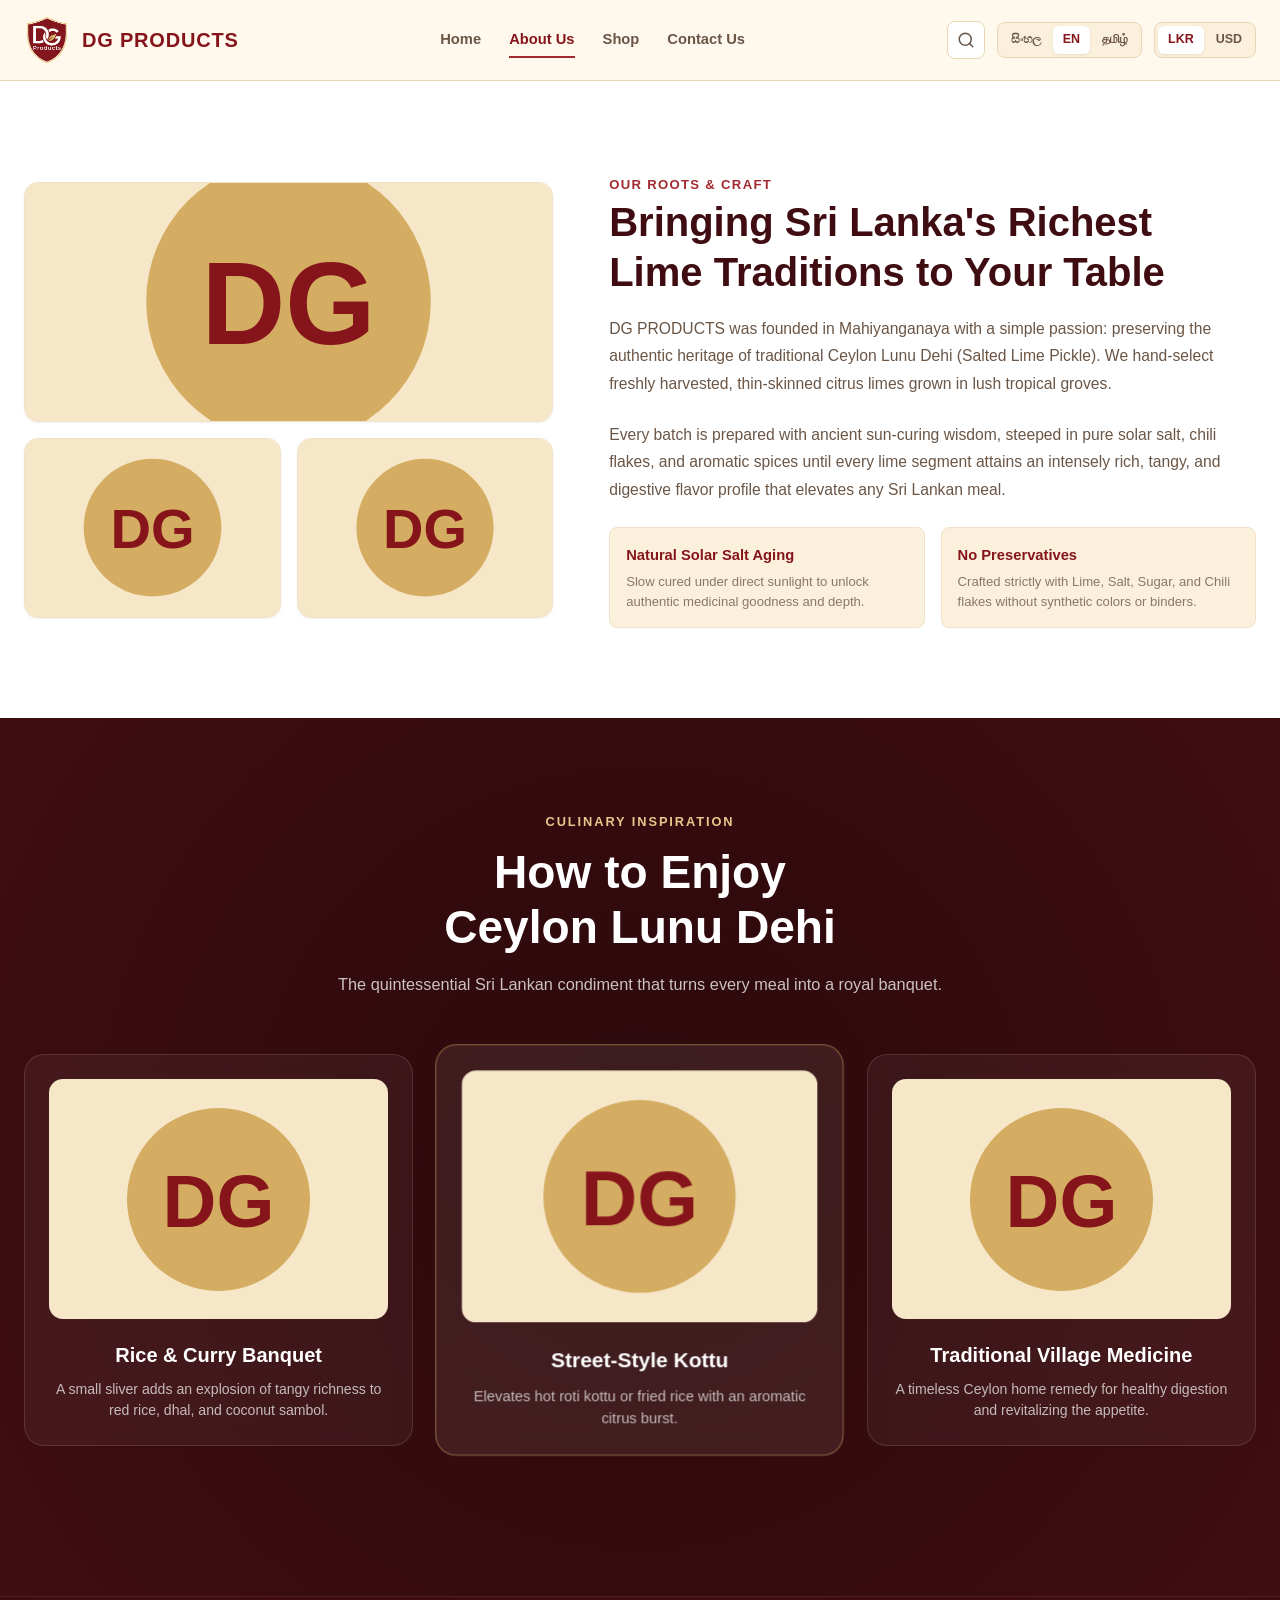
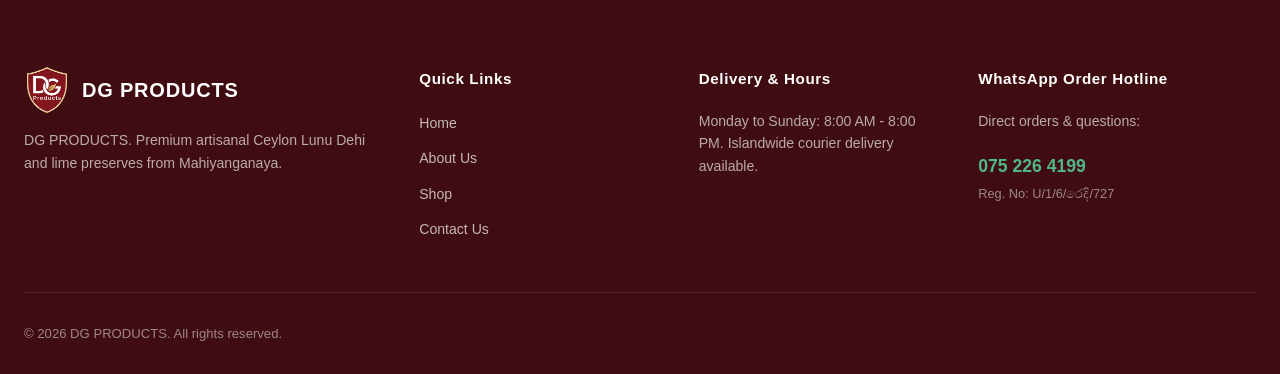
==== about.html @ 8ada3442 "expand DG PRODUCTS website with multi-product support and new pages" ====
<!doctype html>
<html lang="en">
  <head>
    <meta charset="UTF-8" />
    <meta name="viewport" content="width=device-width, initial-scale=1.0" />
    <title>About Us | DG PRODUCTS - Traditional Ceylon Lunu Dehi from Mahiyanganaya</title>
    <meta name="description" content="The story of DG PRODUCTS: sun-cured Ceylon Lunu Dehi, lime pickles and sambals made by hand in Mahiyanganaya, Sri Lanka." />
    <meta property="og:title" content="About Us | DG PRODUCTS - Traditional Ceylon Lunu Dehi from Mahiyanganaya" />
    <meta property="og:description" content="The story of DG PRODUCTS: sun-cured Ceylon Lunu Dehi, lime pickles and sambals made by hand in Mahiyanganaya, Sri Lanka." />
    <!-- og:image: paste your full Cloudinary logo URL here -->
    <meta property="og:type" content="website" />
    <meta name="twitter:card" content="summary_large_image" />
    <link rel="icon" type="image/png" href="data:," />
    <meta name="theme-color" content="#86151B" />
    <link rel="stylesheet" href="css/styles.css" />
    <noscript><style>#page-loader, #intro-splash { display: none !important; }</style></noscript>
    <script defer src="js/data.js"></script>
    <script defer src="js/common.js"></script>
  </head>
  <body data-page="about">
    <div id="page-loader" aria-hidden="true">
      <div class="pl-logo">
        <div class="pl-ring"></div>
        <img src="images/logo.png" alt="" onerror="this.style.display='none'" />
      </div>
      <div class="pl-bar"></div>
    </div>

    <div id="site-header"></div>

    <main>
<section id="about" class="about-section">
        <div class="container">
          <div class="about-grid">
            <div class="about-gallery">
              <div class="about-gallery-item">
                <img data-cld="heroLimes" data-w="900" alt="Rich Spiced Lime Pickle in Bowl" />
              </div>
              <div class="about-gallery-item">
                <img data-cld="product1" data-w="900" alt="DG Products jar held against greenery" />
              </div>
              <div class="about-gallery-item">
                <img data-cld="product2" data-w="900" alt="Traditional Lunudehi with fresh limes" />
              </div>
            </div>

            <div class="about-content">
              <span class="section-label" data-i18n="aboutKicker">Our Roots & Craft</span>
              <h1 class="section-heading" data-i18n="aboutTitle">
                Bringing Sri Lanka's Richest Lime Traditions to Your Table
              </h1>
              <p class="about-prose" data-i18n="aboutPara1">
                DG PRODUCTS was founded in Mahiyanganaya with a simple passion: preserving the authentic heritage of traditional Ceylon Lunu Dehi (Salted Lime Pickle). We hand-select freshly harvested, thin-skinned citrus limes grown in lush tropical groves.
              </p>
              <p class="about-prose" data-i18n="aboutPara2">
                Every batch is prepared with ancient sun-curing wisdom, steeped in pure solar salt, chili flakes, and aromatic spices until every lime segment attains an intensely rich, tangy, and digestive flavor profile that elevates any Sri Lankan meal.
              </p>

              <div class="about-feature-list">
                <div class="about-feature-box">
                  <h4 data-i18n="aboutFeat1Title">Natural Solar Salt Aging</h4>
                  <p data-i18n="aboutFeat1Desc">Slow cured under direct sunlight to unlock authentic medicinal goodness and depth.</p>
                </div>
                <div class="about-feature-box">
                  <h4 data-i18n="aboutFeat2Title">No Preservatives</h4>
                  <p data-i18n="aboutFeat2Desc">Crafted strictly with Lime, Salt, Sugar, and Chili flakes without synthetic colors or binders.</p>
                </div>
              </div>
            </div>
          </div>
        </div>
      </section>

<section class="bottom-showcase-section">
        <div class="container">
          <div class="showcase-header">
            <span class="showcase-badge" data-i18n="showcaseKicker">Culinary Inspiration</span>
            <h2 class="showcase-title" data-i18n="showcaseTitle">How to Enjoy Ceylon Lunu Dehi</h2>
            <p class="showcase-subtitle" data-i18n="showcaseSubtitle">
              The quintessential Sri Lankan condiment that turns every meal into a royal banquet.
            </p>
          </div>

          <div class="citrus-animation-stage">

            <div class="showcase-card">
              <div class="showcase-img-box">
                <img data-cld="product2" data-w="900" alt="Rice and Curry Meal Pairing" />
              </div>
              <h3 class="showcase-card-title" data-i18n="showcaseCard1Title">Rice & Curry Banquet</h3>
              <p class="showcase-card-desc" data-i18n="showcaseCard1Desc">
                A small sliver adds an explosion of tangy richness to red rice, dhal, and coconut sambol.
              </p>
            </div>

            <div class="showcase-card featured">
              <div class="showcase-img-box">
                <img data-cld="product3" data-w="900" alt="Rich Lunu Dehi Jar and bowl" />
              </div>
              <h3 class="showcase-card-title" data-i18n="showcaseCard2Title">Street-Style Kottu</h3>
              <p class="showcase-card-desc" data-i18n="showcaseCard2Desc">
                Elevates hot roti kottu or fried rice with an aromatic citrus burst.
              </p>
            </div>

            <div class="showcase-card">
              <div class="showcase-img-box">
                <img data-cld="product5" data-w="900" alt="Medicinal Ceylon Lime Cure" />
              </div>
              <h3 class="showcase-card-title" data-i18n="showcaseCard3Title">Traditional Village Medicine</h3>
              <p class="showcase-card-desc" data-i18n="showcaseCard3Desc">
                A timeless Ceylon home remedy for healthy digestion and revitalizing the appetite.
              </p>
            </div>

          </div>
        </div>
      </section>
    </main>

    <div id="site-footer"></div>

    <div id="app-toast-notification" class="app-toast"></div>
  </body>
</html>
---- css/styles.css ----
:root {

  --color-brand-primary: #86151B;
  --color-brand-deep: #3F0D11;
  --color-brand-mid: #6E1016;
  --color-brand-lime: #A32A31;
  --color-brand-accent: #D5AD62;
  --color-brand-light: #E6C98A;
  --color-brand-subtle: #F6E7C9;
  --color-brand-tint: #FFF3DD;

  --color-bg-body: #FFF8ED;
  --color-bg-surface: #FBF0DC;
  --color-bg-card: #FFFDF7;
  --color-border: #E8D5B5;
  --color-border-subtle: #F0E2C8;
  --color-text-main: #39291F;
  --color-text-muted: #6B5646;
  --color-text-light: #8C7766;

  --color-gold: #D5AD62;
  --color-gold-light: #fef3c7;
  --color-whatsapp: #86151B;
  --color-whatsapp-dark: #6E1016;
  --color-danger: #dc2626;

  --font-display: 'Outfit', -apple-system, BlinkMacSystemFont, 'Segoe UI', Roboto, sans-serif;
  --font-body: 'Plus Jakarta Sans', -apple-system, BlinkMacSystemFont, 'Segoe UI', Roboto, sans-serif;

  --container-max: 1280px;
  --header-height: 80px;
  --radius-sm: 8px;
  --radius-md: 14px;
  --radius-lg: 20px;
  --radius-full: 9999px;

  --shadow-sm: 0 1px 3px rgba(0, 0, 0, 0.05);
  --shadow-md: 0 4px 14px rgba(0, 0, 0, 0.06);
  --shadow-lg: 0 12px 28px rgba(134, 21, 27, 0.08);
  --shadow-hover: 0 16px 36px rgba(134, 21, 27, 0.14);
}

*, *::before, *::after {
  box-sizing: border-box;
  margin: 0;
  padding: 0;
}

html {
  scroll-behavior: smooth;
  font-size: 16px;
  -webkit-text-size-adjust: 100%;
}

body {
  font-family: var(--font-body);
  background-color: var(--color-bg-body);
  color: var(--color-text-main);
  line-height: 1.6;
  overflow-x: hidden;
  -webkit-font-smoothing: antialiased;
}

img {
  max-width: 100%;
  height: auto;
  display: block;
}

button, input, select, textarea {
  font: inherit;
}

button {
  cursor: pointer;
  border: none;
  background: none;
}

a {
  color: inherit;
  text-decoration: none;
}

.tabular {
  font-variant-numeric: tabular-nums;
}

.container {
  width: 100%;
  max-width: var(--container-max);
  margin-left: auto;
  margin-right: auto;
  padding-left: 24px;
  padding-right: 24px;
}

#intro-splash {
  position: fixed;
  inset: 0;
  z-index: 9999;
  background: radial-gradient(circle at center, #86151B 0%, #3F0D11 100%);
  display: flex;
  align-items: center;
  justify-content: center;
  flex-direction: column;
  transition: opacity 0.8s cubic-bezier(0.16, 1, 0.3, 1), visibility 0.8s ease;
}

#intro-splash.fade-out {
  opacity: 0;
  visibility: hidden;
  pointer-events: none;
}

.splash-content {
  text-align: center;
  color: #ffffff;
  padding: 30px;
  display: flex;
  flex-direction: column;
  align-items: center;
  max-width: 480px;
}

.splash-logo-container {
  position: relative;
  width: 160px;
  height: 160px;
  margin-bottom: 24px;
  display: flex;
  align-items: center;
  justify-content: center;
  animation: splashPop 1.2s cubic-bezier(0.16, 1, 0.3, 1) forwards;
}

.splash-logo-ring {
  position: absolute;
  inset: -12px;
  border-radius: 50%;
  border: 2px dashed rgba(213, 173, 98, 0.4);
  animation: splashSpin 14s linear infinite;
}

.splash-logo-glow {
  position: absolute;
  inset: -4px;
  background: radial-gradient(circle, rgba(230, 201, 138, 0.35) 0%, transparent 70%);
  border-radius: 50%;
  filter: blur(8px);
}

.splash-logo-img {
  width: 100%;
  height: 100%;
  object-fit: contain;
  position: relative;
  z-index: 2;
  filter: drop-shadow(0 10px 24px rgba(0, 0, 0, 0.35));
}

.splash-brand-title {
  font-family: var(--font-display);
  font-size: 2.2rem;
  font-weight: 800;
  letter-spacing: 0.08em;
  text-transform: uppercase;
  margin-bottom: 6px;
  color: #ffffff;
  animation: splashFadeUp 1s ease 0.3s forwards;
  opacity: 0;
}

.splash-tagline {
  font-size: 1.15rem;
  font-weight: 500;
  color: var(--color-brand-light);
  letter-spacing: 0.04em;
  margin-bottom: 8px;
  animation: splashFadeUp 1s ease 0.5s forwards;
  opacity: 0;
}

.splash-domain {
  font-size: 0.9rem;
  letter-spacing: 0.15em;
  text-transform: uppercase;
  color: rgba(255, 255, 255, 0.7);
  animation: splashFadeUp 1s ease 0.7s forwards;
  opacity: 0;
  padding: 4px 14px;
  border-radius: var(--radius-full);
  background: rgba(255, 255, 255, 0.08);
  border: 1px solid rgba(255, 255, 255, 0.12);
}

.splash-loader-bar {
  width: 140px;
  height: 3px;
  background: rgba(255, 255, 255, 0.15);
  border-radius: 3px;
  margin-top: 28px;
  overflow: hidden;
  position: relative;
}

.splash-loader-progress {
  width: 100%;
  height: 100%;
  background: linear-gradient(90deg, var(--color-brand-accent), #EBD3A0);
  transform-origin: left;
  animation: splashProgress 2.2s cubic-bezier(0.65, 0, 0.35, 1) forwards;
}

.splash-skip-btn {
  margin-top: 20px;
  color: rgba(255, 255, 255, 0.5);
  font-size: 0.8rem;
  letter-spacing: 0.05em;
  transition: color 0.2s ease;
}

.splash-skip-btn:hover {
  color: #ffffff;
}

@keyframes splashPop {
  0% { transform: scale(0.6); opacity: 0; }
  100% { transform: scale(1); opacity: 1; }
}

@keyframes splashFadeUp {
  0% { transform: translateY(12px); opacity: 0; }
  100% { transform: translateY(0); opacity: 1; }
}

@keyframes splashSpin {
  100% { transform: rotate(360deg); }
}

@keyframes splashProgress {
  0% { transform: scaleX(0); }
  100% { transform: scaleX(1); }
}

.site-header {
  position: sticky;
  top: 0;
  z-index: 1000;
  background: rgba(255, 255, 255, 0.96);
  backdrop-filter: blur(12px);
  border-bottom: 1px solid var(--color-border-subtle);
  transition: all 0.3s ease;
}

.site-header.scrolled {
  box-shadow: 0 4px 20px rgba(0, 0, 0, 0.04);
}

.header-container {
  display: flex;
  align-items: center;
  justify-content: space-between;
  height: var(--header-height);
  gap: 24px;
}

.brand-lockup {
  display: flex;
  align-items: center;
  gap: 12px;
  cursor: pointer;
  user-select: none;
  flex-shrink: 0;
  transition: opacity 0.2s ease;
}

.brand-lockup:hover {
  opacity: 0.9;
}

.brand-logo-img {
  width: 46px;
  height: 46px;
  object-fit: contain;
  transition: transform 0.2s cubic-bezier(0.16, 1, 0.3, 1);
}

.brand-lockup:active .brand-logo-img {
  transform: scale(0.92);
}

.brand-text-block {
  display: flex;
  flex-direction: column;
}

.brand-name {
  font-family: var(--font-display);
  font-size: 1.25rem;
  font-weight: 800;
  letter-spacing: 0.04em;
  color: var(--color-brand-primary);
  line-height: 1.1;
  text-transform: uppercase;
}

.brand-domain-tagline {
  font-size: 0.72rem;
  font-weight: 600;
  color: var(--color-brand-lime);
  letter-spacing: 0.03em;
  display: flex;
  align-items: center;
  gap: 6px;
}

.main-nav {
  display: flex;
  align-items: center;
  gap: 28px;
}

.nav-link {
  font-size: 0.92rem;
  font-weight: 600;
  color: var(--color-text-muted);
  white-space: nowrap;
  position: relative;
  padding: 6px 0;
  transition: color 0.2s ease;
}

.nav-link:hover,
.nav-link.active {
  color: var(--color-brand-primary);
}

.nav-link::after {
  content: '';
  position: absolute;
  bottom: 0;
  left: 0;
  width: 0;
  height: 2px;
  background-color: var(--color-brand-lime);
  transition: width 0.25s cubic-bezier(0.16, 1, 0.3, 1);
}

.nav-link:hover::after,
.nav-link.active::after {
  width: 100%;
}

.header-actions {
  display: flex;
  align-items: center;
  gap: 12px;
  flex-shrink: 0;
}

.action-btn {
  display: inline-flex;
  align-items: center;
  justify-content: center;
  width: 38px;
  height: 38px;
  border-radius: var(--radius-sm);
  color: var(--color-text-muted);
  border: 1px solid var(--color-border);
  background-color: #ffffff;
  transition: all 0.2s ease;
}

.action-btn:hover {
  color: var(--color-brand-primary);
  border-color: var(--color-brand-lime);
  background-color: var(--color-brand-tint);
}

.selector-pill {
  display: inline-flex;
  align-items: center;
  background: var(--color-bg-surface);
  border: 1px solid var(--color-border);
  border-radius: var(--radius-sm);
  padding: 3px;
  gap: 2px;
}

.selector-option {
  padding: 4px 10px;
  font-size: 0.78rem;
  font-weight: 600;
  border-radius: 6px;
  color: var(--color-text-muted);
  transition: all 0.2s ease;
  white-space: nowrap;
}

.selector-option.active {
  background: #ffffff;
  color: var(--color-brand-primary);
  box-shadow: 0 1px 3px rgba(0, 0, 0, 0.08);
}

.selector-option:hover:not(.active) {
  color: var(--color-text-main);
}

.mobile-menu-btn {
  display: none;
}

.search-bar-drawer {
  background: #ffffff;
  border-bottom: 1px solid var(--color-border);
  padding: 16px 0;
  box-shadow: 0 8px 24px rgba(0, 0, 0, 0.04);
  display: none;
}

.search-bar-drawer.open {
  display: block;
  animation: slideDown 0.25s ease forwards;
}

.search-input-wrapper {
  position: relative;
  display: flex;
  align-items: center;
}

.search-input-field {
  width: 100%;
  padding: 12px 48px 12px 18px;
  font-size: 1rem;
  border: 1.5px solid var(--color-border);
  border-radius: var(--radius-md);
  background-color: var(--color-bg-surface);
  transition: all 0.2s ease;
}

.search-input-field:focus {
  outline: none;
  border-color: var(--color-brand-mid);
  background-color: #ffffff;
  box-shadow: 0 0 0 4px rgba(110, 16, 22, 0.1);
}

.search-clear-btn {
  position: absolute;
  right: 14px;
  color: var(--color-text-light);
  font-size: 1.2rem;
  padding: 4px;
}

@keyframes slideDown {
  from { opacity: 0; transform: translateY(-8px); }
  to { opacity: 1; transform: translateY(0); }
}

.hero-section {
  padding: 60px 0 80px;
  background: linear-gradient(180deg, #ffffff 0%, #FBF0DC 100%);
  position: relative;
  overflow: hidden;
}

.hero-grid {
  display: grid;
  grid-template-columns: 1.15fr 0.85fr;
  align-items: center;
  gap: 56px;
}

.hero-content {
  max-width: 620px;
}

.hero-kicker {
  display: inline-flex;
  align-items: center;
  gap: 8px;
  font-size: 0.82rem;
  font-weight: 700;
  letter-spacing: 0.08em;
  text-transform: uppercase;
  color: var(--color-brand-lime);
  margin-bottom: 16px;
}

.hero-title {
  font-family: var(--font-display);
  font-size: clamp(2.3rem, 4.2vw, 3.6rem);
  font-weight: 800;
  line-height: 1.15;
  color: var(--color-brand-deep);
  margin-bottom: 20px;
  text-wrap: balance;
}

.hero-title span {
  color: var(--color-brand-mid);
}

.hero-subtitle {
  font-size: 1.08rem;
  color: var(--color-text-muted);
  line-height: 1.7;
  margin-bottom: 32px;
}

.hero-cta-group {
  display: flex;
  align-items: center;
  gap: 16px;
  flex-wrap: wrap;
}

.btn-primary {
  display: inline-flex;
  align-items: center;
  justify-content: center;
  gap: 10px;
  background: var(--color-brand-primary);
  color: #ffffff;
  padding: 14px 28px;
  font-weight: 600;
  font-size: 0.96rem;
  border-radius: var(--radius-sm);
  transition: all 0.2s cubic-bezier(0.16, 1, 0.3, 1);
  box-shadow: 0 4px 14px rgba(134, 21, 27, 0.2);
}

.btn-primary:hover {
  background: var(--color-brand-mid);
  transform: translateY(-2px);
  box-shadow: 0 8px 22px rgba(134, 21, 27, 0.28);
}

.btn-secondary {
  display: inline-flex;
  align-items: center;
  justify-content: center;
  gap: 8px;
  background: #ffffff;
  color: var(--color-brand-primary);
  border: 1.5px solid var(--color-border);
  padding: 14px 24px;
  font-weight: 600;
  font-size: 0.96rem;
  border-radius: var(--radius-sm);
  transition: all 0.2s ease;
}

.btn-secondary:hover {
  border-color: var(--color-brand-primary);
  background: var(--color-brand-tint);
}

.hero-trust-bar {
  display: flex;
  align-items: center;
  gap: 24px;
  margin-top: 36px;
  padding-top: 24px;
  border-top: 1px solid var(--color-border-subtle);
  font-size: 0.85rem;
  color: var(--color-text-light);
}

.hero-trust-item {
  display: flex;
  align-items: center;
  gap: 8px;
  font-weight: 600;
}

.hero-media-wrapper {
  position: relative;
}

.hero-media-card {
  position: relative;
  border-radius: var(--radius-lg);
  overflow: hidden;
  box-shadow: 0 20px 40px rgba(134, 21, 27, 0.12);
  border: 1px solid rgba(134, 21, 27, 0.08);
  background: #ffffff;
}

.hero-media-card img {
  width: 100%;
  height: 480px;
  object-fit: cover;
  transition: transform 0.6s cubic-bezier(0.16, 1, 0.3, 1);
}

.hero-media-card:hover img {
  transform: scale(1.03);
}

.hero-float-badge {
  position: absolute;
  bottom: 24px;
  left: 24px;
  background: rgba(255, 255, 255, 0.95);
  backdrop-filter: blur(10px);
  padding: 12px 18px;
  border-radius: var(--radius-md);
  box-shadow: 0 8px 24px rgba(0, 0, 0, 0.1);
  display: flex;
  align-items: center;
  gap: 12px;
  border: 1px solid rgba(255, 255, 255, 0.8);
}

.float-badge-icon {
  width: 36px;
  height: 36px;
  border-radius: 50%;
  background: var(--color-brand-subtle);
  color: var(--color-brand-primary);
  display: flex;
  align-items: center;
  justify-content: center;
  font-size: 1.1rem;
}

.float-badge-title {
  font-weight: 700;
  font-size: 0.88rem;
  color: var(--color-brand-deep);
}

.float-badge-desc {
  font-size: 0.74rem;
  color: var(--color-text-muted);
}

.about-section {
  padding: 90px 0;
  background: #ffffff;
}

.about-grid {
  display: grid;
  grid-template-columns: 0.9fr 1.1fr;
  gap: 56px;
  align-items: center;
}

.about-gallery {
  display: grid;
  grid-template-columns: 1fr 1fr;
  gap: 16px;
}

.about-gallery-item {
  border-radius: var(--radius-md);
  overflow: hidden;
  box-shadow: var(--shadow-sm);
  border: 1px solid var(--color-border-subtle);
  background: var(--color-bg-surface);
}

.about-gallery-item:first-child {
  grid-column: span 2;
  height: 240px;
}

.about-gallery-item:not(:first-child) {
  height: 180px;
}

.about-gallery-item img {
  width: 100%;
  height: 100%;
  object-fit: cover;
  transition: transform 0.4s ease;
}

.about-gallery-item:hover img {
  transform: scale(1.05);
}

.section-label {
  font-size: 0.82rem;
  font-weight: 700;
  letter-spacing: 0.1em;
  text-transform: uppercase;
  color: var(--color-brand-lime);
  margin-bottom: 12px;
}

.section-heading {
  font-family: var(--font-display);
  font-size: clamp(1.8rem, 3.2vw, 2.5rem);
  font-weight: 700;
  color: var(--color-brand-deep);
  line-height: 1.25;
  margin-bottom: 18px;
  text-wrap: balance;
}

.about-prose {
  color: var(--color-text-muted);
  font-size: 0.98rem;
  line-height: 1.75;
  margin-bottom: 24px;
}

.about-feature-list {
  display: grid;
  grid-template-columns: 1fr 1fr;
  gap: 16px;
  margin-top: 24px;
}

.about-feature-box {
  padding: 16px;
  background: var(--color-bg-surface);
  border-radius: var(--radius-sm);
  border: 1px solid var(--color-border-subtle);
}

.about-feature-box h4 {
  font-size: 0.92rem;
  font-weight: 700;
  color: var(--color-brand-primary);
  margin-bottom: 4px;
}

.about-feature-box p {
  font-size: 0.82rem;
  color: var(--color-text-light);
  line-height: 1.5;
}

.shop-section {
  padding: 80px 0 100px;
  background: var(--color-bg-surface);
  position: relative;
}

.shop-header-row {
  display: flex;
  align-items: flex-end;
  justify-content: space-between;
  margin-bottom: 32px;
  gap: 20px;
  flex-wrap: wrap;
}

.shop-header-info {
  max-width: 580px;
}

.shop-active-meta {
  font-size: 0.9rem;
  color: var(--color-text-muted);
  font-weight: 500;
}

.shop-layout {
  position: relative;
  display: flex;
  flex-direction: column;
  gap: 32px;
}

.products-grid {
  display: grid;
  grid-template-columns: repeat(auto-fill, minmax(280px, 1fr));
  gap: 28px;
  width: 100%;
}

.shop-top-toolbar {
  display: flex;
  justify-content: flex-start;
  align-items: center;
  padding-bottom: 20px;
  border-bottom: 1px solid var(--color-border);
}

.categories-bar-compact {
  display: inline-flex;
  align-items: center;
  flex-wrap: wrap;
  gap: 8px;
  background: #ffffff;
  padding: 8px 12px;
  border-radius: var(--radius-md);
  border: 1px solid var(--color-border);
  box-shadow: 0 4px 16px rgba(0, 0, 0, 0.04);
}

.categories-bar-label {
  font-size: 0.76rem;
  font-weight: 700;
  text-transform: uppercase;
  letter-spacing: 0.06em;
  color: var(--color-text-light);
  margin-right: 4px;
  padding-right: 8px;
  border-right: 1px solid var(--color-border);
}

.category-pill-btn {
  padding: 6px 12px;
  border-radius: 8px;
  font-size: 0.8rem;
  font-weight: 600;
  color: var(--color-text-muted);
  background: transparent;
  transition: all 0.2s ease;
  display: inline-flex;
  align-items: center;
  gap: 6px;
  white-space: nowrap;
}

.category-pill-btn .count-tag {
  font-size: 0.72rem;
  padding: 1px 6px;
  background: var(--color-bg-surface);
  border-radius: 10px;
  color: var(--color-text-light);
}

.category-pill-btn:hover {
  color: var(--color-brand-primary);
  background: var(--color-brand-tint);
}

.category-pill-btn.active {
  background: var(--color-brand-primary);
  color: #ffffff;
}

.category-pill-btn.active .count-tag {
  background: rgba(255, 255, 255, 0.2);
  color: #ffffff;
}

.product-card {
  background: #ffffff;
  border-radius: var(--radius-md);
  border: 1px solid var(--color-border-subtle);
  overflow: hidden;
  display: flex;
  flex-direction: column;
  transition: all 0.3s cubic-bezier(0.16, 1, 0.3, 1);
  box-shadow: var(--shadow-sm);
  position: relative;
  cursor: pointer;
}

.product-card:hover {
  transform: translateY(-4px);
  border-color: rgba(110, 16, 22, 0.25);
  box-shadow: var(--shadow-hover);
}

.card-media-wrapper {
  position: relative;
  width: 100%;
  padding-top: 85%;
  background-color: #FBF0DC;
  overflow: hidden;
}

.card-media-img {
  position: absolute;
  top: 0;
  left: 0;
  width: 100%;
  height: 100%;
  object-fit: cover;
  transition: transform 0.5s cubic-bezier(0.16, 1, 0.3, 1);
}

.product-card:hover .card-media-img {
  transform: scale(1.06);
}

.card-weight-badge {
  position: absolute;
  top: 12px;
  right: 12px;
  background: rgba(255, 255, 255, 0.95);
  backdrop-filter: blur(4px);
  color: var(--color-brand-primary);
  font-size: 0.74rem;
  font-weight: 700;
  padding: 4px 8px;
  border-radius: 6px;
  border: 1px solid rgba(0, 0, 0, 0.05);
  box-shadow: 0 2px 6px rgba(0, 0, 0, 0.05);
}

.card-category-tag {
  font-size: 0.72rem;
  text-transform: uppercase;
  font-weight: 700;
  letter-spacing: 0.05em;
  color: var(--color-brand-lime);
  margin-bottom: 4px;
}

.card-body {
  padding: 20px;
  display: flex;
  flex-direction: column;
  flex-grow: 1;
}

.card-title {
  font-family: var(--font-display);
  font-size: 1.12rem;
  font-weight: 700;
  color: var(--color-brand-deep);
  line-height: 1.35;
  margin-bottom: 8px;
  transition: color 0.2s ease;
}

.product-card:hover .card-title {
  color: var(--color-brand-mid);
}

.card-excerpt {
  font-size: 0.85rem;
  color: var(--color-text-muted);
  line-height: 1.5;
  margin-bottom: 16px;
  display: -webkit-box;
  -webkit-line-clamp: 2;
  -webkit-box-orient: vertical;
  overflow: hidden;
}

.card-footer-row {
  margin-top: auto;
  display: flex;
  align-items: center;
  justify-content: space-between;
  padding-top: 14px;
  border-top: 1px solid var(--color-border-subtle);
}

.card-price-block {
  display: flex;
  flex-direction: column;
}

.card-price-label {
  font-size: 0.68rem;
  color: var(--color-text-light);
  text-transform: uppercase;
  font-weight: 600;
}

.card-price-value {
  font-size: 1.18rem;
  font-weight: 700;
  color: var(--color-brand-primary);
}

.card-action-btn {
  background: var(--color-brand-tint);
  color: var(--color-brand-primary);
  font-weight: 600;
  font-size: 0.82rem;
  padding: 8px 14px;
  border-radius: var(--radius-sm);
  transition: all 0.2s ease;
  border: 1px solid rgba(110, 16, 22, 0.15);
}

.product-card:hover .card-action-btn {
  background: var(--color-brand-primary);
  color: #ffffff;
}

.empty-products-view {
  grid-column: 1 / -1;
  text-align: center;
  padding: 60px 20px;
  background: #ffffff;
  border-radius: var(--radius-md);
  border: 1px dashed var(--color-border);
}

.empty-products-view p {
  color: var(--color-text-muted);
  margin-bottom: 16px;
}

#product-detail-view {
  display: none;
  background: #ffffff;
  padding: 40px 0 90px;
  min-height: 80vh;
}

#product-detail-view.active {
  display: block;
  animation: fadeIn 0.3s ease;
}

.detail-nav-back {
  display: inline-flex;
  align-items: center;
  gap: 8px;
  font-size: 0.88rem;
  font-weight: 600;
  color: var(--color-text-muted);
  margin-bottom: 30px;
  padding: 8px 14px;
  border-radius: var(--radius-sm);
  background: var(--color-bg-surface);
  border: 1px solid var(--color-border);
  transition: all 0.2s ease;
}

.detail-nav-back:hover {
  color: var(--color-brand-primary);
  border-color: var(--color-brand-lime);
  background: var(--color-brand-tint);
}

.detail-grid {
  display: grid;
  grid-template-columns: 1fr 1fr;
  gap: 56px;
  align-items: start;
}

.detail-gallery {
  display: flex;
  flex-direction: column;
  gap: 16px;
  position: sticky;
  top: 100px;
}

.detail-main-image-wrap {
  position: relative;
  width: 100%;
  height: 480px;
  background: #FBF0DC;
  border-radius: var(--radius-lg);
  overflow: hidden;
  border: 1px solid var(--color-border-subtle);
  box-shadow: var(--shadow-md);
}

.detail-main-image {
  width: 100%;
  height: 100%;
  object-fit: cover;
  transition: transform 0.3s ease;
}

.detail-gallery-thumbs {
  display: flex;
  gap: 12px;
  overflow-x: auto;
  padding-bottom: 4px;
}

.detail-thumb {
  width: 72px;
  height: 72px;
  border-radius: var(--radius-sm);
  overflow: hidden;
  border: 2px solid transparent;
  cursor: pointer;
  flex-shrink: 0;
  background: var(--color-bg-surface);
  transition: all 0.2s ease;
}

.detail-thumb.active {
  border-color: var(--color-brand-primary);
}

.detail-thumb img {
  width: 100%;
  height: 100%;
  object-fit: cover;
}

.detail-info-col {
  display: flex;
  flex-direction: column;
}

.detail-category-kicker {
  font-size: 0.8rem;
  font-weight: 700;
  text-transform: uppercase;
  letter-spacing: 0.08em;
  color: var(--color-brand-lime);
  margin-bottom: 8px;
}

.detail-title {
  font-family: var(--font-display);
  font-size: clamp(2rem, 3.2vw, 2.5rem);
  font-weight: 800;
  color: var(--color-brand-deep);
  line-height: 1.2;
  margin-bottom: 12px;
}

.detail-price-box {
  display: flex;
  align-items: baseline;
  gap: 12px;
  margin-bottom: 24px;
  padding-bottom: 20px;
  border-bottom: 1px solid var(--color-border-subtle);
}

.detail-price {
  font-size: 2rem;
  font-weight: 800;
  color: var(--color-brand-primary);
}

.detail-stock-status {
  font-size: 0.82rem;
  font-weight: 600;
  color: var(--color-brand-lime);
  display: inline-flex;
  align-items: center;
  gap: 6px;
}

.detail-option-group {
  margin-bottom: 24px;
}

.detail-option-title {
  font-size: 0.85rem;
  font-weight: 700;
  color: var(--color-text-main);
  margin-bottom: 10px;
  text-transform: uppercase;
  letter-spacing: 0.04em;
}

.detail-weight-pill {
  display: inline-flex;
  align-items: center;
  padding: 8px 16px;
  border-radius: var(--radius-sm);
  border: 1.5px solid var(--color-border);
  font-weight: 600;
  font-size: 0.92rem;
  color: var(--color-text-main);
  background: #ffffff;
  cursor: pointer;
  margin-right: 8px;
  margin-bottom: 8px;
  transition: all 0.2s ease;
}

.detail-weight-pill.active {
  border-color: var(--color-brand-primary);
  background: var(--color-brand-tint);
  color: var(--color-brand-primary);
}

.detail-purchase-row {
  display: flex;
  align-items: center;
  gap: 16px;
  margin-bottom: 32px;
}

.quantity-stepper {
  display: inline-flex;
  align-items: center;
  border: 1.5px solid var(--color-border);
  border-radius: var(--radius-sm);
  background: var(--color-bg-surface);
  overflow: hidden;
}

.stepper-btn {
  width: 42px;
  height: 48px;
  display: flex;
  align-items: center;
  justify-content: center;
  font-size: 1.2rem;
  color: var(--color-text-main);
  background: transparent;
  transition: background 0.2s ease;
}

.stepper-btn:hover {
  background: rgba(0, 0, 0, 0.05);
}

.stepper-input {
  width: 50px;
  height: 48px;
  text-align: center;
  font-weight: 700;
  border: none;
  background: transparent;
  font-size: 1rem;
}

.stepper-input:focus {
  outline: none;
}

.btn-buy-whatsapp {
  flex-grow: 1;
  display: inline-flex;
  align-items: center;
  justify-content: center;
  gap: 12px;
  background: #86151B;
  color: #ffffff;
  font-weight: 700;
  font-size: 1.05rem;
  padding: 14px 28px;
  border-radius: var(--radius-sm);
  box-shadow: 0 4px 16px rgba(134, 21, 27, 0.35);
  transition: all 0.2s cubic-bezier(0.16, 1, 0.3, 1);
  text-decoration: none;
}

.btn-buy-whatsapp:hover {
  background: #A32A31;
  transform: translateY(-2px);
  box-shadow: 0 8px 24px rgba(134, 21, 27, 0.45);
}

.whatsapp-icon-svg {
  width: 24px;
  height: 24px;
  fill: currentColor;
}

.detail-sections-container {
  margin-top: 10px;
  display: flex;
  flex-direction: column;
  gap: 24px;
}

.detail-content-card {
  padding: 24px;
  border-radius: var(--radius-md);
  background: var(--color-bg-surface);
  border: 1px solid var(--color-border-subtle);
}

.detail-section-heading {
  font-family: var(--font-display);
  font-size: 1.15rem;
  font-weight: 700;
  color: var(--color-brand-deep);
  margin-bottom: 12px;
  display: flex;
  align-items: center;
  gap: 8px;
}

.detail-section-heading svg {
  color: var(--color-brand-lime);
}

.detail-prose {
  color: var(--color-text-muted);
  font-size: 0.94rem;
  line-height: 1.7;
}

.detail-prose p + p {
  margin-top: 12px;
}

.detail-info-table {
  width: 100%;
  border-collapse: collapse;
  margin-top: 8px;
}

.detail-info-table tr {
  border-bottom: 1px solid var(--color-border-subtle);
}

.detail-info-table tr:last-child {
  border-bottom: none;
}

.detail-info-table th {
  text-align: left;
  padding: 10px 0;
  font-size: 0.85rem;
  font-weight: 700;
  color: var(--color-text-main);
  width: 38%;
}

.detail-info-table td {
  padding: 10px 0;
  font-size: 0.85rem;
  color: var(--color-text-muted);
}

.bottom-showcase-section {
  padding: 90px 0 100px;
  background: radial-gradient(circle at 50% 50%, #2A090C 0%, #3F0D11 100%);
  color: #ffffff;
  position: relative;
  overflow: hidden;
}

.showcase-header {
  text-align: center;
  max-width: 680px;
  margin: 0 auto 56px;
}

.showcase-badge {
  display: inline-block;
  font-size: 0.8rem;
  font-weight: 700;
  letter-spacing: 0.15em;
  text-transform: uppercase;
  color: var(--color-brand-light);
  margin-bottom: 12px;
}

.showcase-title {
  font-family: var(--font-display);
  font-size: clamp(2rem, 3.6vw, 3rem);
  font-weight: 800;
  line-height: 1.2;
  margin-bottom: 16px;
  text-wrap: balance;
}

.showcase-subtitle {
  font-size: 1.02rem;
  color: rgba(255, 255, 255, 0.75);
  line-height: 1.65;
}

.citrus-animation-stage {
  position: relative;
  display: grid;
  grid-template-columns: repeat(3, 1fr);
  gap: 32px;
  align-items: center;
  margin-bottom: 50px;
}

.showcase-card {
  background: rgba(255, 255, 255, 0.05);
  border: 1px solid rgba(255, 255, 255, 0.12);
  border-radius: var(--radius-lg);
  padding: 24px;
  backdrop-filter: blur(10px);
  transition: all 0.4s cubic-bezier(0.16, 1, 0.3, 1);
  text-align: center;
}

.showcase-card:hover {
  transform: translateY(-8px);
  background: rgba(255, 255, 255, 0.09);
  border-color: rgba(213, 173, 98, 0.4);
  box-shadow: 0 20px 40px rgba(0, 0, 0, 0.4);
}

.showcase-card.featured {
  transform: scale(1.05);
  border-color: rgba(213, 173, 98, 0.5);
  background: rgba(255, 255, 255, 0.08);
}

.showcase-card.featured:hover {
  transform: scale(1.05) translateY(-8px);
}

.showcase-img-box {
  width: 100%;
  height: 240px;
  border-radius: var(--radius-md);
  overflow: hidden;
  margin-bottom: 20px;
  position: relative;
}

.showcase-img-box img {
  width: 100%;
  height: 100%;
  object-fit: cover;
  transition: transform 0.6s ease;
}

.showcase-card:hover .showcase-img-box img {
  transform: scale(1.08);
}

.showcase-card-title {
  font-family: var(--font-display);
  font-size: 1.25rem;
  font-weight: 700;
  margin-bottom: 8px;
  color: #ffffff;
}

.showcase-card-desc {
  font-size: 0.88rem;
  color: rgba(255, 255, 255, 0.7);
  line-height: 1.5;
}

.floating-citrus-leaf {
  position: absolute;
  pointer-events: none;
  opacity: 0.18;
  animation: floatDrift 18s ease-in-out infinite alternate;
}

@keyframes floatDrift {
  0% { transform: translate(0, 0) rotate(0deg); }
  50% { transform: translate(40px, -30px) rotate(25deg); }
  100% { transform: translate(-20px, 40px) rotate(-15deg); }
}

.contact-section {
  padding: 80px 0;
  background: #ffffff;
  border-top: 1px solid var(--color-border-subtle);
}

.contact-grid {
  display: grid;
  grid-template-columns: 1fr 1fr;
  gap: 56px;
}

.contact-card {
  padding: 32px;
  background: var(--color-bg-surface);
  border-radius: var(--radius-md);
  border: 1px solid var(--color-border);
}

.contact-item {
  display: flex;
  gap: 16px;
  margin-bottom: 24px;
}

.contact-icon {
  width: 44px;
  height: 44px;
  border-radius: var(--radius-sm);
  background: var(--color-brand-subtle);
  color: var(--color-brand-primary);
  display: flex;
  align-items: center;
  justify-content: center;
  flex-shrink: 0;
}

.contact-info-title {
  font-size: 0.8rem;
  text-transform: uppercase;
  font-weight: 700;
  letter-spacing: 0.05em;
  color: var(--color-text-light);
  margin-bottom: 2px;
}

.contact-info-text {
  font-size: 1.02rem;
  font-weight: 600;
  color: var(--color-brand-deep);
}

.contact-info-sub {
  font-size: 0.85rem;
  color: var(--color-text-muted);
}

.site-footer {
  background: var(--color-brand-deep);
  color: #ffffff;
  padding: 70px 0 30px;
  border-top: 1px solid rgba(255, 255, 255, 0.08);
}

.footer-top-grid {
  display: grid;
  grid-template-columns: 1.5fr 1fr 1fr 1.2fr;
  gap: 48px;
  margin-bottom: 50px;
}

.footer-brand-col .brand-lockup {
  margin-bottom: 16px;
}

.footer-brand-col .brand-name {
  color: #ffffff;
}

.footer-brand-col .brand-domain-tagline {
  color: var(--color-brand-accent);
}

.footer-desc {
  font-size: 0.88rem;
  color: rgba(255, 255, 255, 0.65);
  line-height: 1.6;
  margin-bottom: 20px;
}

.footer-heading {
  font-size: 0.95rem;
  font-weight: 700;
  color: #ffffff;
  margin-bottom: 18px;
  letter-spacing: 0.04em;
}

.footer-links-list {
  list-style: none;
  display: flex;
  flex-direction: column;
  gap: 10px;
}

.footer-link {
  font-size: 0.88rem;
  color: rgba(255, 255, 255, 0.7);
  transition: color 0.2s ease;
}

.footer-link:hover {
  color: var(--color-brand-accent);
}

.footer-bottom-bar {
  display: flex;
  align-items: center;
  justify-content: space-between;
  padding-top: 30px;
  border-top: 1px solid rgba(255, 255, 255, 0.1);
  font-size: 0.82rem;
  color: rgba(255, 255, 255, 0.5);
  flex-wrap: wrap;
  gap: 16px;
}

.admin-unlock-hint {
  cursor: pointer;
  opacity: 0.3;
  transition: opacity 0.2s ease;
}

.admin-unlock-hint:hover {
  opacity: 0.8;
}

.modal-backdrop {
  position: fixed;
  inset: 0;
  z-index: 2000;
  background: rgba(0, 0, 0, 0.65);
  backdrop-filter: blur(6px);
  display: none;
  align-items: center;
  justify-content: center;
  padding: 20px;
}

.modal-backdrop.open {
  display: flex;
  animation: fadeIn 0.2s ease forwards;
}

.admin-login-modal {
  background: #ffffff;
  width: 100%;
  max-width: 420px;
  border-radius: var(--radius-lg);
  box-shadow: 0 20px 40px rgba(0, 0, 0, 0.25);
  overflow: hidden;
  border: 1px solid var(--color-border);
}

.admin-modal-header {
  padding: 20px 24px;
  background: var(--color-brand-primary);
  color: #ffffff;
  display: flex;
  align-items: center;
  justify-content: space-between;
}

.admin-modal-header h3 {
  font-family: var(--font-display);
  font-size: 1.15rem;
  font-weight: 700;
}

.admin-modal-body {
  padding: 24px;
}

.admin-security-note {
  font-size: 0.78rem;
  color: var(--color-text-light);
  background: var(--color-bg-surface);
  border: 1px solid var(--color-border);
  border-radius: var(--radius-sm);
  padding: 10px 14px;
  margin-bottom: 18px;
  line-height: 1.45;
}

.form-group {
  margin-bottom: 18px;
}

.form-label {
  display: block;
  font-size: 0.85rem;
  font-weight: 600;
  color: var(--color-text-main);
  margin-bottom: 6px;
}

.form-control {
  width: 100%;
  padding: 10px 14px;
  font-size: 0.95rem;
  border: 1.5px solid var(--color-border);
  border-radius: var(--radius-sm);
  background: #ffffff;
  transition: all 0.2s ease;
}

.form-control:focus {
  outline: none;
  border-color: var(--color-brand-primary);
  box-shadow: 0 0 0 3px rgba(134, 21, 27, 0.1);
}

.admin-dashboard-modal {
  background: #ffffff;
  width: 100%;
  max-width: 1020px;
  max-height: 90vh;
  border-radius: var(--radius-lg);
  box-shadow: 0 24px 48px rgba(0, 0, 0, 0.3);
  display: flex;
  flex-direction: column;
  overflow: hidden;
  border: 1px solid var(--color-border);
}

.dashboard-header {
  padding: 18px 28px;
  background: var(--color-brand-primary);
  color: #ffffff;
  display: flex;
  align-items: center;
  justify-content: space-between;
}

.dashboard-title-box {
  display: flex;
  align-items: center;
  gap: 12px;
}

.dashboard-title-box h3 {
  font-family: var(--font-display);
  font-size: 1.3rem;
  font-weight: 700;
}

.dashboard-toolbar {
  display: flex;
  align-items: center;
  gap: 10px;
}

.dashboard-tabs {
  display: flex;
  background: var(--color-bg-surface);
  border-bottom: 1px solid var(--color-border);
  padding: 0 24px;
}

.dashboard-tab-btn {
  padding: 14px 20px;
  font-size: 0.9rem;
  font-weight: 600;
  color: var(--color-text-muted);
  border-bottom: 2px solid transparent;
  transition: all 0.2s ease;
}

.dashboard-tab-btn.active {
  color: var(--color-brand-primary);
  border-bottom-color: var(--color-brand-primary);
  background: #ffffff;
}

.dashboard-content-area {
  padding: 24px 28px;
  overflow-y: auto;
  flex-grow: 1;
}

.admin-table {
  width: 100%;
  border-collapse: collapse;
  text-align: left;
}

.admin-table th {
  padding: 12px 16px;
  background: var(--color-bg-surface);
  font-size: 0.8rem;
  text-transform: uppercase;
  letter-spacing: 0.05em;
  color: var(--color-text-light);
  border-bottom: 1.5px solid var(--color-border);
}

.admin-table td {
  padding: 14px 16px;
  font-size: 0.9rem;
  border-bottom: 1px solid var(--color-border-subtle);
  vertical-align: middle;
}

.admin-product-thumb {
  width: 50px;
  height: 50px;
  border-radius: 8px;
  object-fit: cover;
}

.admin-actions-cell {
  display: flex;
  gap: 8px;
}

.btn-icon-action {
  padding: 6px 10px;
  border-radius: 6px;
  font-size: 0.8rem;
  font-weight: 600;
  border: 1px solid var(--color-border);
  background: #ffffff;
  transition: all 0.2s ease;
}

.btn-icon-action.edit:hover {
  background: var(--color-brand-tint);
  border-color: var(--color-brand-lime);
  color: var(--color-brand-primary);
}

.btn-icon-action.delete:hover {
  background: #fee2e2;
  border-color: #fca5a5;
  color: var(--color-danger);
}

.admin-tap-counter {
  position: fixed;
  bottom: 24px;
  right: 24px;
  background: var(--color-brand-deep);
  color: #ffffff;
  padding: 8px 16px;
  border-radius: var(--radius-full);
  font-size: 0.82rem;
  font-weight: 700;
  box-shadow: 0 4px 14px rgba(0, 0, 0, 0.2);
  z-index: 3000;
  display: none;
  animation: popIn 0.2s ease;
}

.app-toast {
  position: fixed;
  bottom: 24px;
  left: 50%;
  transform: translateX(-50%);
  background: var(--color-brand-deep);
  color: #ffffff;
  padding: 12px 24px;
  border-radius: var(--radius-full);
  font-size: 0.9rem;
  font-weight: 600;
  box-shadow: 0 8px 24px rgba(0, 0, 0, 0.25);
  z-index: 4000;
  display: none;
}

.app-toast.show {
  display: block;
  animation: toastSlideUp 0.3s ease;
}

@keyframes toastSlideUp {
  from { transform: translate(-50%, 20px); opacity: 0; }
  to { transform: translate(-50%, 0); opacity: 1; }
}

@keyframes fadeIn {
  from { opacity: 0; }
  to { opacity: 1; }
}

@keyframes popIn {
  from { transform: scale(0.8); opacity: 0; }
  to { transform: scale(1); opacity: 1; }
}

.card-rating-inline {
  display: inline-flex;
  align-items: center;
  gap: 4px;
  font-size: 0.76rem;
  font-weight: 700;
  color: var(--color-gold);
  margin-top: 4px;
}

.card-rating-inline .star-symbol {
  color: #C9983F;
  display: inline-flex;
}

.card-rating-inline .rating-count {
  color: var(--color-text-light);
  font-weight: 500;
}

.pdp-reviews-container {
  margin-top: 10px;
}

.reviews-summary-card {
  padding: 28px;
  border-radius: var(--radius-md);
  background: var(--color-bg-surface);
  border: 1px solid var(--color-border-subtle);
  margin-bottom: 24px;
}

.reviews-header-row {
  display: flex;
  align-items: center;
  justify-content: space-between;
  margin-bottom: 20px;
  flex-wrap: wrap;
  gap: 16px;
}

.reviews-summary-grid {
  display: grid;
  grid-template-columns: auto 1fr;
  gap: 36px;
  align-items: center;
  padding-bottom: 20px;
  border-bottom: 1px solid var(--color-border-subtle);
}

.rating-big-score-box {
  display: flex;
  flex-direction: column;
  align-items: center;
  justify-content: center;
  min-width: 140px;
  text-align: center;
  padding: 16px;
  background: #ffffff;
  border-radius: var(--radius-sm);
  border: 1px solid var(--color-border);
}

.big-rating-number {
  font-family: var(--font-display);
  font-size: 3rem;
  font-weight: 800;
  color: var(--color-brand-deep);
  line-height: 1;
  margin-bottom: 6px;
}

.stars-row {
  display: flex;
  gap: 3px;
  color: #C9983F;
  font-size: 1.15rem;
  margin-bottom: 4px;
}

.rating-subtext {
  font-size: 0.78rem;
  color: var(--color-text-light);
  font-weight: 600;
}

.rating-bars-breakdown {
  display: flex;
  flex-direction: column;
  gap: 6px;
  flex-grow: 1;
}

.rating-bar-line {
  display: grid;
  grid-template-columns: 48px 1fr 36px;
  align-items: center;
  gap: 10px;
  font-size: 0.78rem;
  font-weight: 600;
  color: var(--color-text-muted);
}

.rating-bar-track {
  height: 8px;
  background: var(--color-border);
  border-radius: 4px;
  overflow: hidden;
}

.rating-bar-fill {
  height: 100%;
  background: linear-gradient(90deg, #C9983F, #E6C98A);
  border-radius: 4px;
  transition: width 0.4s ease;
}

.rating-bar-count {
  text-align: right;
  color: var(--color-text-light);
}

.write-review-card {
  background: #ffffff;
  border: 1.5px solid var(--color-brand-lime);
  border-radius: var(--radius-md);
  padding: 24px;
  margin-bottom: 28px;
  box-shadow: 0 4px 20px rgba(163, 42, 49, 0.08);
  display: none;
  animation: slideDown 0.3s ease forwards;
}

.write-review-card.open {
  display: block;
}

.star-rating-interactive {
  display: flex;
  align-items: center;
  gap: 8px;
  margin-bottom: 6px;
}

.star-input-btn {
  font-size: 1.8rem;
  color: #d1d5db;
  line-height: 1;
  transition: color 0.15s ease, transform 0.15s ease;
  padding: 2px;
}

.star-input-btn:hover,
.star-input-btn.hovered,
.star-input-btn.selected {
  color: #C9983F;
}

.star-input-btn:active {
  transform: scale(1.2);
}

.star-rating-hint {
  font-size: 0.85rem;
  font-weight: 600;
  color: var(--color-text-muted);
  margin-left: 8px;
}

.testimonials-list {
  display: flex;
  flex-direction: column;
  gap: 16px;
  margin-top: 20px;
}

.testimonial-card {
  padding: 20px 24px;
  background: #ffffff;
  border-radius: var(--radius-md);
  border: 1px solid var(--color-border);
  box-shadow: var(--shadow-sm);
  transition: border-color 0.2s ease, box-shadow 0.2s ease;
}

.testimonial-card:hover {
  border-color: rgba(110, 16, 22, 0.25);
  box-shadow: var(--shadow-md);
}

.testimonial-top-row {
  display: flex;
  align-items: center;
  justify-content: space-between;
  margin-bottom: 8px;
  flex-wrap: wrap;
  gap: 10px;
}

.reviewer-profile {
  display: flex;
  align-items: center;
  gap: 12px;
}

.reviewer-avatar-circle {
  width: 38px;
  height: 38px;
  border-radius: 50%;
  background: var(--color-brand-subtle);
  color: var(--color-brand-primary);
  font-weight: 700;
  font-size: 0.95rem;
  display: flex;
  align-items: center;
  justify-content: center;
}

.reviewer-name {
  font-weight: 700;
  font-size: 0.95rem;
  color: var(--color-brand-deep);
}

.reviewer-meta {
  font-size: 0.78rem;
  color: var(--color-text-light);
  display: flex;
  align-items: center;
  gap: 6px;
}

.verified-buyer-tag {
  color: var(--color-brand-lime);
  font-weight: 600;
  display: inline-flex;
  align-items: center;
  gap: 3px;
}

.testimonial-date {
  font-size: 0.8rem;
  color: var(--color-text-light);
}

.testimonial-title {
  font-size: 1rem;
  font-weight: 700;
  color: var(--color-brand-deep);
  margin-bottom: 6px;
  margin-top: 4px;
}

.testimonial-comment {
  font-size: 0.92rem;
  color: var(--color-text-muted);
  line-height: 1.6;
}

.no-reviews-box {
  padding: 32px 20px;
  text-align: center;
  background: #ffffff;
  border-radius: var(--radius-sm);
  border: 1px dashed var(--color-border);
  color: var(--color-text-muted);
  font-size: 0.9rem;
}

.admin-badge-count {
  display: inline-flex;
  align-items: center;
  justify-content: center;
  padding: 2px 7px;
  background: #C9983F;
  color: #ffffff;
  font-size: 0.72rem;
  font-weight: 700;
  border-radius: 10px;
  margin-left: 6px;
}

.admin-review-filters {
  display: inline-flex;
  background: var(--color-bg-surface);
  border: 1px solid var(--color-border);
  border-radius: var(--radius-sm);
  padding: 3px;
  gap: 3px;
}

.review-filter-btn {
  padding: 5px 12px;
  border-radius: 6px;
  font-size: 0.8rem;
  font-weight: 600;
  color: var(--color-text-muted);
  background: transparent;
  transition: all 0.2s ease;
}

.review-filter-btn:hover {
  color: var(--color-text-main);
}

.review-filter-btn.active {
  background: #ffffff;
  color: var(--color-brand-primary);
  box-shadow: 0 1px 3px rgba(0, 0, 0, 0.08);
}

.admin-reviews-list {
  display: flex;
  flex-direction: column;
  gap: 14px;
}

.admin-review-item {
  padding: 18px 20px;
  border-radius: var(--radius-md);
  border: 1px solid var(--color-border);
  background: #ffffff;
  transition: all 0.2s ease;
}

.admin-review-item.is-pending {
  border-left: 4px solid #C9983F;
  background: #fffdfa;
}

.admin-review-item.is-approved {
  border-left: 4px solid #B8893A;
}

.admin-review-item.is-rejected {
  border-left: 4px solid #ef4444;
  opacity: 0.75;
}

.admin-review-header {
  display: flex;
  align-items: center;
  justify-content: space-between;
  margin-bottom: 8px;
  flex-wrap: wrap;
  gap: 10px;
}

.admin-review-product-tag {
  font-size: 0.78rem;
  font-weight: 700;
  color: var(--color-brand-primary);
  background: var(--color-brand-subtle);
  padding: 3px 8px;
  border-radius: 6px;
}

.admin-review-status-pill {
  font-size: 0.74rem;
  font-weight: 700;
  padding: 3px 10px;
  border-radius: var(--radius-full);
  text-transform: uppercase;
  letter-spacing: 0.04em;
}

.admin-review-status-pill.status-approved {
  background: #F6E7C9;
  color: #6B4A12;
}

.admin-review-status-pill.status-pending {
  background: #fef3c7;
  color: #92400e;
}

.admin-review-status-pill.status-rejected {
  background: #fee2e2;
  color: #991b1b;
}

.admin-review-content-box {
  margin: 8px 0 14px;
}

.admin-review-title {
  font-weight: 700;
  font-size: 0.95rem;
  color: var(--color-brand-deep);
  margin-bottom: 4px;
}

.admin-review-body {
  font-size: 0.88rem;
  color: var(--color-text-muted);
  line-height: 1.55;
}

.admin-review-actions-bar {
  display: flex;
  align-items: center;
  justify-content: space-between;
  padding-top: 10px;
  border-top: 1px solid var(--color-border-subtle);
  font-size: 0.8rem;
  color: var(--color-text-light);
}

.admin-review-btn-group {
  display: flex;
  gap: 8px;
}

.btn-mod-action {
  padding: 6px 14px;
  border-radius: 6px;
  font-size: 0.8rem;
  font-weight: 600;
  transition: all 0.15s ease;
  border: 1px solid transparent;
}

.btn-mod-action.approve {
  background: #B8893A;
  color: #ffffff;
}

.btn-mod-action.approve:hover {
  background: #9A6F25;
}

.btn-mod-action.reject {
  background: #C9983F;
  color: #ffffff;
}

.btn-mod-action.reject:hover {
  background: #D5AD62;
}

.btn-mod-action.delete {
  background: #fee2e2;
  color: #dc2626;
  border-color: #fca5a5;
}

.btn-mod-action.delete:hover {
  background: #dc2626;
  color: #ffffff;
}

@media (max-width: 1024px) {
  .hero-grid {
    grid-template-columns: 1fr;
    gap: 40px;
  }
  .about-grid {
    grid-template-columns: 1fr;
    gap: 40px;
  }
  .detail-grid {
    grid-template-columns: 1fr;
    gap: 36px;
  }
  .detail-gallery {
    position: static;
  }
  .citrus-animation-stage {
    grid-template-columns: 1fr;
    gap: 24px;
  }
  .showcase-card.featured {
    transform: none;
  }
  .footer-top-grid {
    grid-template-columns: 1fr 1fr;
    gap: 32px;
  }
}

@media (max-width: 768px) {
  .main-nav {
    display: none;
  }
  .mobile-menu-btn {
    display: inline-flex;
  }
  .header-actions {
    gap: 8px;
  }
  .selector-option {
    padding: 3px 6px;
    font-size: 0.72rem;
  }
  .brand-logo-img {
    width: 38px;
    height: 38px;
  }
  .brand-name {
    font-size: 1.1rem;
  }
  .hero-section {
    padding: 40px 0 60px;
  }
  .hero-media-card img {
    height: 340px;
  }
  .contact-grid {
    grid-template-columns: 1fr;
    gap: 32px;
  }
  .footer-top-grid {
    grid-template-columns: 1fr;
    gap: 32px;
  }
  .detail-main-image-wrap {
    height: 360px;
  }
  .detail-purchase-row {
    flex-direction: column;
    align-items: stretch;
  }
  .shop-top-toolbar {
    justify-content: center;
  }
  .categories-bar-compact {
    width: 100%;
    justify-content: center;
  }
}


/* ---------- Icons (Lucide SVG) ---------- */
.icon-wrap {
  display: inline-flex;
  align-items: center;
  justify-content: center;
  line-height: 0;
}

.icon {
  flex-shrink: 0;
  vertical-align: middle;
}

.icon.star-filled { color: #C9983F; }
.icon.star-empty { color: #d1d5db; }

.stars-row .icon { width: 1em; height: 1em; }

.star-input-btn {
  display: inline-flex;
  align-items: center;
  justify-content: center;
}
.star-input-btn .icon { color: inherit; }

.rating-bar-label {
  display: inline-flex;
  align-items: center;
  gap: 3px;
  white-space: nowrap;
}

.card-action-btn,
.detail-nav-back,
.btn-mod-action,
.btn-icon-action,
.btn-primary,
.btn-secondary,
.admin-review-product-tag,
.splash-skip-btn {
  display: inline-flex;
  align-items: center;
  gap: 6px;
}

.admin-review-product-tag { gap: 5px; }

.search-clear-btn { display: inline-flex; align-items: center; justify-content: center; }

.dashboard-title-icon { display: inline-flex; color: #ffffff; }

.contact-link { transition: color 0.2s ease; }
.contact-link:hover { color: var(--color-brand-primary); text-decoration: underline; }

/* ---------- Mobile menu ---------- */
.mobile-menu-btn { align-items: center; justify-content: center; }

.mobile-nav-drawer {
  display: none;
  background: #ffffff;
  border-bottom: 1px solid var(--color-border);
  box-shadow: 0 8px 24px rgba(0, 0, 0, 0.06);
}

.mobile-nav-drawer.open { display: block; animation: slideDown 0.25s ease forwards; }

.mobile-nav-drawer .container { display: flex; flex-direction: column; padding-top: 8px; padding-bottom: 12px; }

.mobile-nav-link {
  padding: 12px 4px;
  font-weight: 600;
  color: var(--color-text-muted);
  border-bottom: 1px solid var(--color-border-subtle);
}
.mobile-nav-link:last-child { border-bottom: none; }
.mobile-nav-link.active,
.mobile-nav-link:hover { color: var(--color-brand-primary); }

@media (min-width: 769px) {
  .mobile-nav-drawer { display: none !important; }
}

/* anchors stop below the sticky header */
section[id] { scroll-margin-top: 76px; }

.product-card:focus-visible {
  outline: 3px solid var(--color-brand-lime);
  outline-offset: 2px;
}


/* ============================================================
   DG PRODUCTS colour system: Burgundy #86151B, Cream #FFF8ED, Dark Brown #39291F, Gold #D5AD62
   Product colours (--p-a..--p-d) are accents only. Set per product by JS.
   ============================================================ */
:root { --p-a:#86151B; --p-b:#6E1016; --p-c:#F6E7C9; --p-d:#D5AD62; --p-dk:#3F0D11; --p-lt:#86151B; --p-on:#ffffff; }
.site-header { background: rgba(255, 248, 237, 0.94); border-bottom: 1px solid var(--color-border); }
::selection { background: #D5AD62; color: #39291F; }

/* ---------- Splash / loading animation ---------- */
#intro-splash { background: radial-gradient(circle at 50% 38%, #A32A31 0%, #86151B 38%, #3F0D11 100%); }
.splash-logo-container { width: 190px; height: 190px; }
.splash-logo-container::before { content: ""; position: absolute; inset: 0; border-radius: 50%; background: radial-gradient(circle, #FFF8ED 0 66%, #F6E7C9 100%); box-shadow: 0 22px 54px rgba(0,0,0,.45), 0 0 0 5px #D5AD62; }
.splash-logo-img { width: 76%; height: 76%; filter: none; }
.splash-logo-ring { inset: -18px; border: 0; background: conic-gradient(from 0deg, transparent 0 50%, #D5AD62 88%, transparent 100%); -webkit-mask: radial-gradient(farthest-side, transparent calc(100% - 4px), #000 calc(100% - 3px)); mask: radial-gradient(farthest-side, transparent calc(100% - 4px), #000 calc(100% - 3px)); animation: splashSpin 2.2s linear infinite; }
.splash-logo-glow { inset: -30px; background: radial-gradient(circle, rgba(213,173,98,.5) 0%, transparent 70%); filter: blur(14px); animation: splashGlow 2.4s ease-in-out infinite alternate; }
.splash-brand-title { color: #FFF8ED; }
.splash-tagline { color: #E6C98A; font-style: italic; }
.splash-loader-progress { background: linear-gradient(90deg, #D5AD62, #F6E7C9); }
@keyframes splashGlow { from { opacity: .5; transform: scale(.94); } to { opacity: 1; transform: scale(1.06); } }

/* ---------- Home showcase: all products together ---------- */
.hero-showcase-section { position: relative; overflow: hidden; background: radial-gradient(circle at 80% 40%, #FBE9C4 0, rgba(251,233,196,0) 48%), var(--color-bg-body); }
.hero-showcase { position: relative; }
.hero-bg-shape { position: absolute; right: -7%; top: 12%; width: min(44vw, 540px); aspect-ratio: 1; border-radius: 50%; background: linear-gradient(135deg, #E6C98A, #D5AD62); opacity: .5; pointer-events: none; }
.hero-showcase-inner { position: relative; z-index: 1; display: grid; grid-template-columns: minmax(0, .85fr) minmax(0, 1.3fr); gap: 32px; align-items: center; padding-top: 44px; padding-bottom: 56px; min-height: min(740px, calc(100svh - var(--header-height))); }
.hero-kicker { display: inline-block; color: var(--color-brand-accent); font-weight: 700; letter-spacing: .2em; font-size: .8rem; margin-bottom: 14px; }
.hero-title { font-family: var(--font-display); color: var(--color-brand-primary); font-size: clamp(2.1rem, 5vw, 4rem); line-height: 1.06; margin-bottom: 18px; text-wrap: balance; }
.hero-sub { color: var(--color-text-muted); max-width: 44ch; margin-bottom: 28px; font-size: 1.05rem; }
.hero-cta-group { display: flex; gap: 12px; flex-wrap: wrap; }
.hero-ghost-btn { display: inline-flex; align-items: center; padding: 12px 24px; border-radius: 999px; border: 2px solid var(--color-brand-primary); color: var(--color-brand-primary); font-weight: 600; transition: .25s; }
.hero-ghost-btn:hover { background: var(--color-brand-primary); color: #fff; }

.hero-cluster { --tile-w: clamp(88px, 12.5vw, 168px); display: flex; flex-direction: column; align-items: center; min-width: 0; }
.hero-row { display: flex; align-items: flex-end; justify-content: center; }
.hero-row-front { margin-top: calc(var(--tile-w) * -0.34); position: relative; z-index: 30; }
.hero-item { position: relative; flex: 0 0 auto; width: var(--tile-w); margin-left: calc(var(--tile-w) * -0.12); display: flex; flex-direction: column; padding: 0; border-radius: 16px; overflow: hidden; background: var(--p-c); border: 3px solid var(--p-d); box-shadow: 0 16px 30px rgba(57,41,31,.28); cursor: pointer; text-align: center; transition: transform .3s ease, box-shadow .3s ease; z-index: calc(10 - var(--i)); }
.hero-row > .hero-item:first-child { margin-left: 0; }
.hero-row-back .hero-item:nth-child(even) { margin-bottom: calc(var(--tile-w) * .16); }
.hero-row-front .hero-item { width: calc(var(--tile-w) * .86); }
.hero-item:hover, .hero-item:focus-visible { transform: translateY(-10px) scale(1.04); box-shadow: 0 24px 40px rgba(57,41,31,.35); z-index: 50; outline: none; }
.hero-item-img { display: block; aspect-ratio: 3 / 4; background: var(--p-c); }
.hero-item-img img { width: 100%; height: 100%; object-fit: cover; display: block; }
.hero-item-name { display: flex; align-items: center; justify-content: center; min-height: 2.9em; padding: 6px 6px; background: var(--p-a); color: var(--p-on); font-size: .72rem; font-weight: 700; line-height: 1.2; }
.hero-item-more { align-items: center; justify-content: center; aspect-ratio: 3 / 4; background: var(--color-brand-primary); border-color: var(--color-brand-accent); color: #fff; font-family: var(--font-display); font-size: 1.8rem; font-weight: 800; }
.hero-item-more span { display: block; }

@media (max-width: 900px) {
  .hero-showcase-inner { grid-template-columns: 1fr; gap: 28px; min-height: 0; padding-top: 32px; padding-bottom: 44px; text-align: center; }
  .hero-sub { margin-left: auto; margin-right: auto; }
  .hero-cta-group { justify-content: center; }
  .hero-cluster { --tile-w: clamp(78px, 20vw, 150px); }
  .hero-bg-shape { width: 70vw; right: -20%; top: 38%; }
}
@media (max-width: 560px) {
  .hero-cluster { --tile-w: calc((100vw - 40px) / 4.3); }
  .hero-item { border-width: 2px; border-radius: 12px; }
  .hero-item-name { display: none; }
  .hero-item-more { font-size: 1.2rem; }
  .hero-cta-group .btn-primary, .hero-cta-group .hero-ghost-btn { flex: 1 1 100%; justify-content: center; }
}
@media (prefers-reduced-motion: reduce) { .hero-item { transition: none; } }

/* ---------- Product cards & detail: product colour identity as accents ---------- */
.product-card { position: relative; overflow: hidden; }
.product-card::before { content: ""; position: absolute; left: 0; right: 0; top: 0; height: 6px; background: linear-gradient(90deg, var(--p-a), var(--p-b), var(--p-d)); z-index: 3; }
.product-card:hover { border-color: var(--p-d); }
.card-media-wrapper { position: relative; background: radial-gradient(circle at 50% 40%, #fff, var(--p-c)); }
.card-tag-badge { position: absolute; left: 12px; top: 18px; z-index: 3; background: var(--p-a); color: var(--p-on); padding: 4px 12px; border-radius: 999px; font-size: .72rem; font-weight: 700; letter-spacing: .03em; box-shadow: 0 4px 10px rgba(0,0,0,.2); }
.card-category-tag { color: var(--p-b); }
.pdp-tagbar { display: flex; align-items: center; gap: 8px; margin: 8px 0 18px; }
.pdp-tagbar span { background: var(--p-a); color: var(--p-on); padding: 5px 16px; border-radius: 999px; font-weight: 700; font-size: .85rem; }
.pdp-tagbar i { width: 18px; height: 18px; border-radius: 50%; border: 2px solid #fff; box-shadow: 0 0 0 1px rgba(57,41,31,.25); }
.detail-main-image-wrap { background: radial-gradient(circle at 50% 40%, #fff, var(--p-c)); border: 2px solid var(--p-d); }
.detail-thumb.active { border-color: var(--p-d) !important; }
.palette-inputs { display: flex; gap: 10px; }
.palette-inputs input { width: 56px; height: 42px; padding: 2px; border: 1px solid var(--color-border); border-radius: 8px; background: #fff; cursor: pointer; }



/* ============================================================
   MOBILE RESPONSIVE PASS (phones + small tablets)
   ============================================================ */
html, body { max-width: 100%; overflow-x: clip; }
img, svg, video { max-width: 100%; }
.mobile-selectors { display: none; }

@media (max-width: 1024px) {
  .container { padding-left: 20px; padding-right: 20px; }
  .about-section { padding: 72px 0; }
  .shop-section { padding: 64px 0 80px; }
  .bottom-showcase-section { padding: 72px 0 80px; }
}

@media (max-width: 768px) {
  :root { --header-height: 64px; }
  .container { padding-left: 16px; padding-right: 16px; }

  /* header */
  .header-container { gap: 8px; }
  .brand-lockup { gap: 8px; min-width: 0; flex-shrink: 1; }
  .brand-text-block { min-width: 0; }
  .brand-name { font-size: 1.02rem; white-space: nowrap; }
  .header-actions { gap: 6px; flex-shrink: 0; }
  .action-btn { width: 40px; height: 40px; }
  section[id] { scroll-margin-top: 68px; }
  .mobile-nav-drawer { max-height: calc(100svh - var(--header-height)); overflow-y: auto; }
  .mobile-nav-link { padding: 14px 4px; font-size: 1rem; }

  /* sections */
  .about-section, .contact-section { padding: 56px 0; }
  .shop-section { padding: 52px 0 64px; }
  .bottom-showcase-section { padding: 56px 0 64px; }
  .section-heading { font-size: clamp(1.5rem, 6.4vw, 2rem); }
  .about-feature-list { grid-template-columns: 1fr; }
  .about-gallery { gap: 10px; }
  .citrus-animation-stage { gap: 18px; }

  /* shop */
  .shop-header-row { flex-direction: column; align-items: flex-start; gap: 8px; margin-bottom: 22px; }
  .products-grid { grid-template-columns: repeat(auto-fill, minmax(min(100%, 240px), 1fr)); gap: 16px; }
  .shop-top-toolbar { justify-content: stretch; }
  .categories-bar-compact { display: flex; width: 100%; flex-wrap: nowrap; justify-content: flex-start; overflow-x: auto; -webkit-overflow-scrolling: touch; scrollbar-width: none; }
  .categories-bar-compact::-webkit-scrollbar { display: none; }
  .categories-bar-label { display: none; }
  .category-pill-btn { flex: 0 0 auto; padding: 8px 14px; }

  /* product detail */
  .detail-grid { gap: 24px; }
  .detail-main-image-wrap { height: auto; aspect-ratio: 1 / 1; max-height: 420px; }
  .detail-purchase-row { gap: 12px; margin-bottom: 24px; }
  .reviews-summary-grid { grid-template-columns: 1fr; gap: 20px; }
  div[style*="grid-template-columns: 1fr 1fr"] { grid-template-columns: 1fr !important; }
  [style*="grid-column: span 2"] { grid-column: auto !important; }

  /* footer */
  .footer-bottom-bar { flex-direction: column; align-items: flex-start; gap: 10px; text-align: left; }

  /* modals + admin dashboard */
  .modal-backdrop { padding: 10px; align-items: flex-end; }
  .admin-dashboard-modal { max-height: 94svh; border-radius: 16px; }
  .dashboard-header { padding: 14px 16px; gap: 10px; flex-wrap: wrap; }
  .dashboard-title-box h3 { font-size: 1.1rem; }
  .dashboard-toolbar { flex-wrap: wrap; gap: 8px; }
  .dashboard-tabs { padding: 0 8px; overflow-x: auto; scrollbar-width: none; }
  .dashboard-tabs::-webkit-scrollbar { display: none; }
  .dashboard-tab-btn { padding: 12px 14px; white-space: nowrap; flex: 0 0 auto; }
  .dashboard-content-area { padding: 16px; }
  .admin-modal-body { max-height: 70svh; overflow-y: auto; }
  .admin-table { display: block; overflow-x: auto; white-space: nowrap; -webkit-overflow-scrolling: touch; }
  .admin-review-filters { flex-wrap: wrap; gap: 8px; }
  .form-control { font-size: 16px; } /* stops iOS zoom on focus */
}

@media (max-width: 560px) {
  /* language + currency move into the menu drawer so the header never overflows */
  .header-actions > .selector-pill { display: none; }
  .mobile-selectors { display: flex; flex-wrap: wrap; gap: 10px; padding: 14px 0 4px; }
  .mobile-selectors .selector-option { padding: 7px 14px; font-size: .85rem; }
}

@media (max-width: 400px) {
  .container { padding-left: 14px; padding-right: 14px; }
  .brand-logo-img { width: 34px; height: 34px; }
  .brand-name { font-size: .95rem; }
  .products-grid { grid-template-columns: 1fr; }
  .detail-main-image-wrap { max-height: 340px; }
  .splash-logo-container { width: 150px; height: 150px; }
  .splash-brand-title { font-size: 1.6rem; }
}

@media (hover: none) {
  .hero-item:hover { transform: none; }
}

/* ============================================================
   MULTI-PAGE ADDITIONS
   (page-to-page loader, small fixes for the split pages)
   ============================================================ */

/* Intro splash is shown once per session (home.js) */
html.no-splash #intro-splash { display: none; }

/* ---------- Page-to-page loading animation ---------- */
#page-loader {
  position: fixed;
  inset: 0;
  z-index: 10000;
  display: flex;
  flex-direction: column;
  align-items: center;
  justify-content: center;
  gap: 30px;
  background: radial-gradient(circle at 50% 38%, #A32A31 0%, #86151B 38%, #3F0D11 100%);
  opacity: 1;
  visibility: visible;
  transition: opacity 0.4s ease, visibility 0.4s ease;
}

.pl-logo {
  position: relative;
  width: 112px;
  height: 112px;
  display: flex;
  align-items: center;
  justify-content: center;
}

.pl-logo::before {
  content: "";
  position: absolute;
  inset: 0;
  border-radius: 50%;
  background: radial-gradient(circle, #FFF8ED 0 66%, #F6E7C9 100%);
  box-shadow: 0 14px 34px rgba(0, 0, 0, 0.4), 0 0 0 3px #D5AD62;
}

.pl-logo img {
  position: relative;
  width: 76%;
  height: 76%;
  object-fit: contain;
  animation: plPulse 1.4s ease-in-out infinite;
}

.pl-ring {
  position: absolute;
  inset: -14px;
  border-radius: 50%;
  background: conic-gradient(from 0deg, transparent 0 50%, #D5AD62 88%, transparent 100%);
  -webkit-mask: radial-gradient(farthest-side, transparent calc(100% - 3px), #000 calc(100% - 2px));
  mask: radial-gradient(farthest-side, transparent calc(100% - 3px), #000 calc(100% - 2px));
  animation: splashSpin 1.1s linear infinite;
}

.pl-bar {
  width: 150px;
  height: 3px;
  border-radius: 3px;
  background: rgba(255, 255, 255, 0.18);
  overflow: hidden;
}

.pl-bar::after {
  content: "";
  display: block;
  height: 100%;
  width: 40%;
  border-radius: 3px;
  background: linear-gradient(90deg, #D5AD62, #F6E7C9);
  animation: plSlide 1s ease-in-out infinite;
}

/* new page is ready: loader fades away */
html.page-ready #page-loader {
  opacity: 0;
  visibility: hidden;
  pointer-events: none;
}

/* leaving this page: loader fades in again (must stay below the rule above) */
html.page-leaving #page-loader {
  opacity: 1;
  visibility: visible;
  pointer-events: all;
  transition-duration: 0.25s;
}

html.page-ready main { animation: pageIn 0.5s ease both; }

@keyframes plSlide { 0% { transform: translateX(-110%); } 100% { transform: translateX(260%); } }
@keyframes plPulse { 0%, 100% { transform: scale(1); } 50% { transform: scale(0.94); } }
@keyframes pageIn { from { opacity: 0; transform: translateY(8px); } to { opacity: 1; transform: none; } }

@media (prefers-reduced-motion: reduce) {
  .pl-ring, .pl-logo img, .pl-bar::after { animation: none; }
  html.page-ready main { animation: none; }
}

/* ---------- Cards and tiles are links now ---------- */
a.product-card, a.hero-item { color: inherit; text-decoration: none; }

/* ---------- Product page ---------- */
#product-detail-view.active { animation: none; }   /* the page itself already fades in */

/* ---------- About teaser on the home page ---------- */
.about-more-link { margin-top: 24px; display: inline-flex; }

/* ---------- Admin page ---------- */
.admin-body {
  min-height: 100vh;
  background: radial-gradient(circle at 50% 30%, #A32A31 0%, #86151B 38%, #3F0D11 100%);
}

/* ---------- Home hero: 3D product line-up image ---------- */
.hero-stage { position: relative; min-width: 0; width: 100%; max-width: 760px; margin-inline: auto; perspective: 1100px; animation: heroStageIn .9s cubic-bezier(.2,.7,.2,1) both; }
.hero-glow { position: absolute; inset: 8% 6% 12%; border-radius: 50%; background: radial-gradient(circle, rgba(213,173,98,.55) 0, rgba(213,173,98,0) 68%); filter: blur(14px); pointer-events: none; }
.hero-tilt { position: relative; transform-style: preserve-3d; transform: rotateX(var(--rx, 0deg)) rotateY(var(--ry, 0deg)); transition: transform .35s ease-out; will-change: transform; }
.hero-float { position: relative; animation: heroFloat 6.5s ease-in-out infinite; }
.hero-products-img { display: block; width: 100%; height: auto; filter: drop-shadow(0 26px 22px rgba(57,41,31,.28)); user-select: none; -webkit-user-drag: none; }
.hero-ground-shadow { width: 62%; height: 22px; margin: -6px auto 0; border-radius: 50%; background: radial-gradient(ellipse, rgba(57,41,31,.35) 0, rgba(57,41,31,0) 70%); animation: heroShadow 6.5s ease-in-out infinite; }

.hero-spots { position: absolute; inset: 0; }
.hero-spot { position: absolute; border-radius: 16px; border: 2px solid transparent; transition: border-color .25s, background .25s, box-shadow .25s; outline: none; }
.hero-spot:hover, .hero-spot:focus-visible { border-color: rgba(213,173,98,.95); background: rgba(255,248,237,.12); box-shadow: 0 0 0 4px rgba(213,173,98,.25), 0 10px 28px rgba(134,21,27,.25); z-index: 5; }
.hero-spot-tip { position: absolute; left: 50%; bottom: 8%; transform: translate(-50%, 6px); width: max-content; max-width: 190px; padding: 6px 10px; border-radius: 10px; background: var(--color-brand-primary); color: #fff; font-size: .72rem; font-weight: 700; line-height: 1.25; text-align: center; opacity: 0; pointer-events: none; transition: opacity .2s, transform .2s; box-shadow: 0 6px 16px rgba(57,41,31,.3); }
.hero-spot:hover .hero-spot-tip, .hero-spot:focus-visible .hero-spot-tip { opacity: 1; transform: translate(-50%, 0); }

@keyframes heroFloat { 0%, 100% { transform: translateY(0) rotate(-.3deg); } 50% { transform: translateY(-14px) rotate(.4deg); } }
@keyframes heroShadow { 0%, 100% { transform: scaleX(1); opacity: 1; } 50% { transform: scaleX(.86); opacity: .6; } }
@keyframes heroStageIn { from { opacity: 0; transform: translateY(24px) scale(.96); } to { opacity: 1; transform: none; } }

@media (max-width: 980px) { .hero-stage { max-width: 560px; } }
@media (hover: none) { .hero-spot-tip { display: none; } .hero-spot:hover { border-color: transparent; background: none; box-shadow: none; } }
@media (prefers-reduced-motion: reduce) { .hero-stage, .hero-float, .hero-ground-shadow { animation: none; } .hero-tilt { transition: none; } }
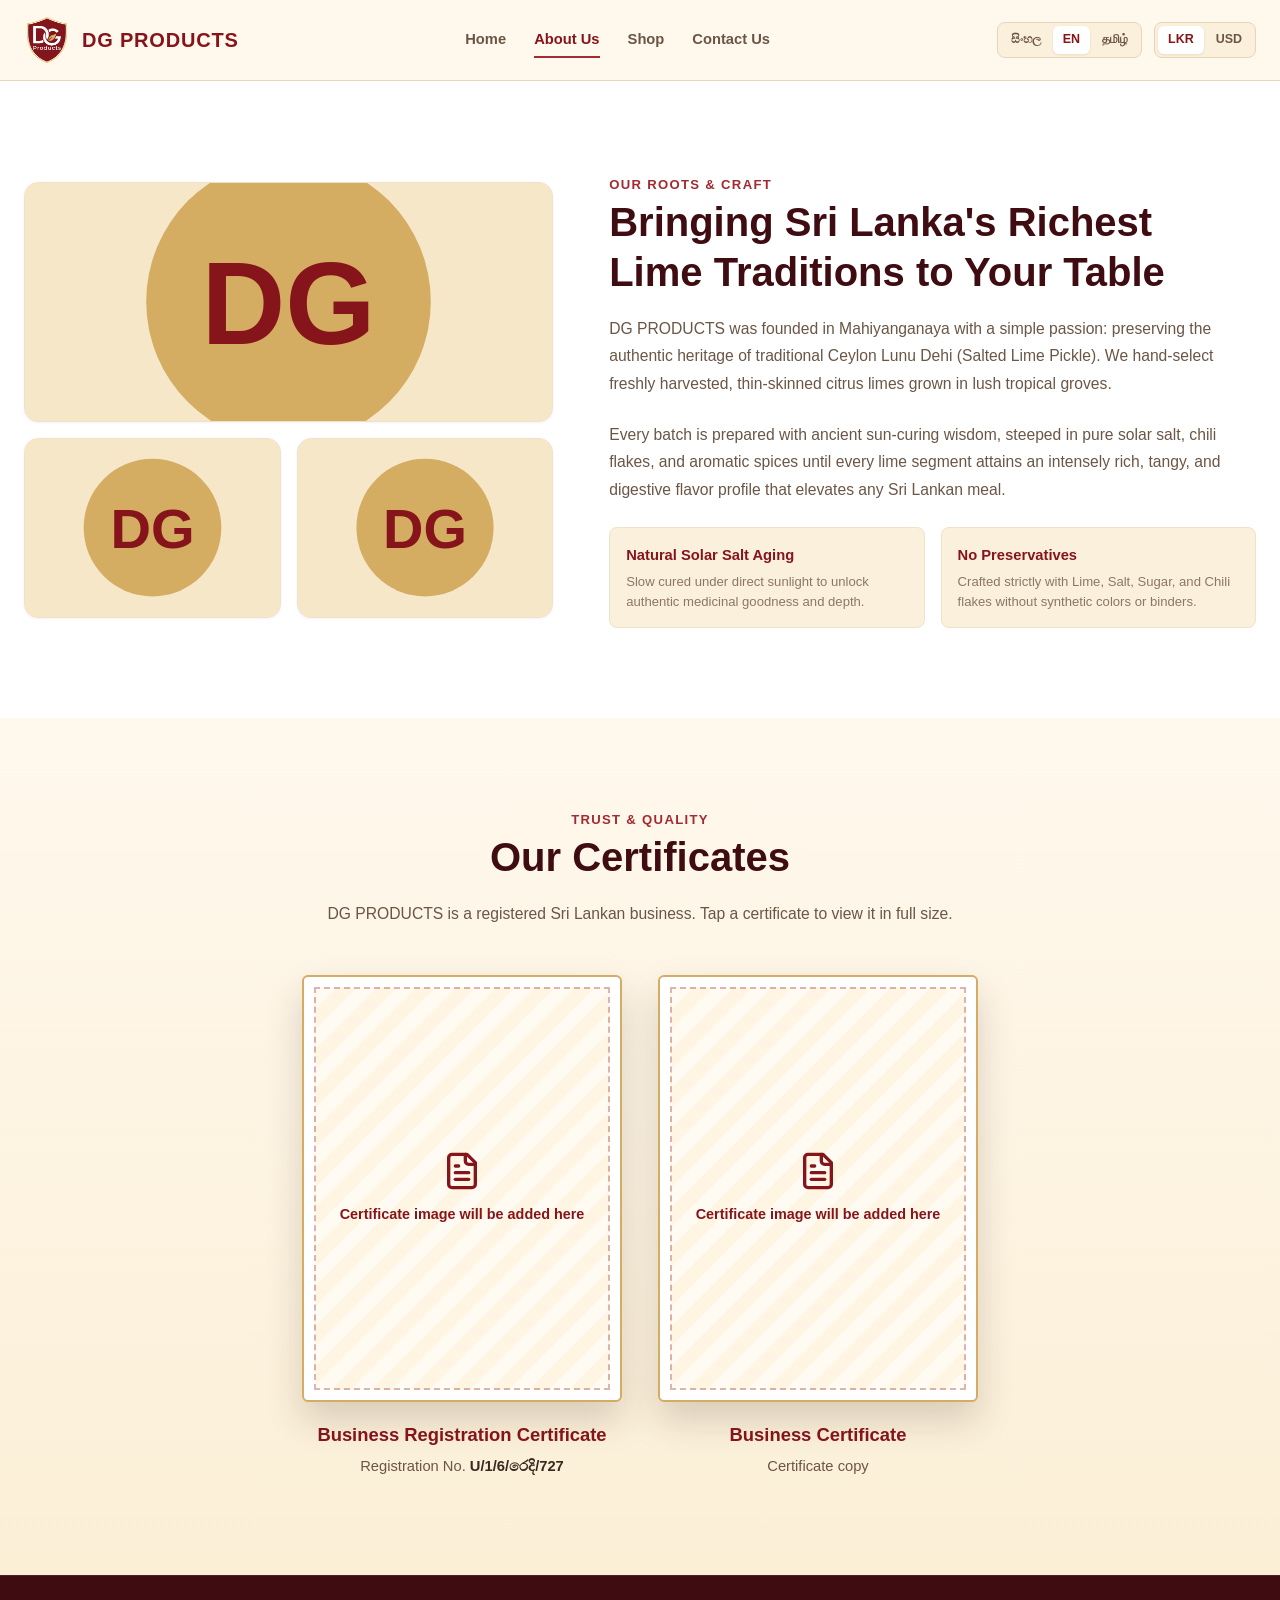
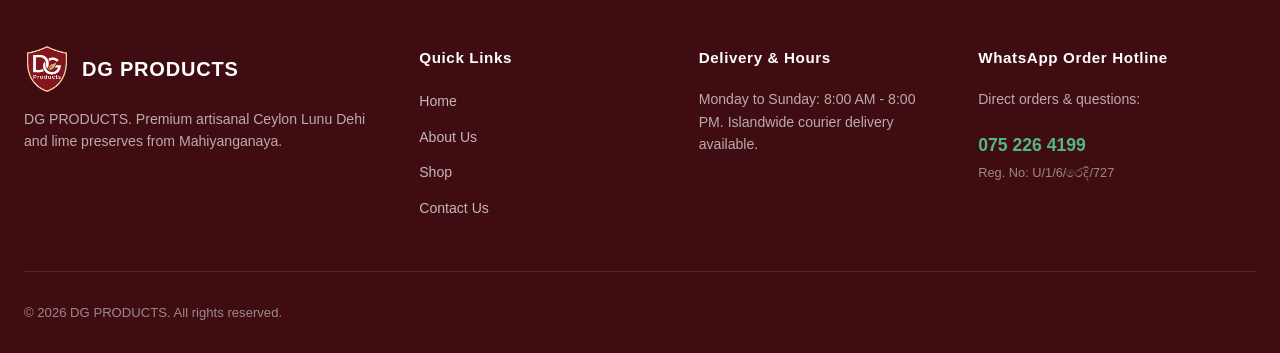
==== commit 7f999a57: "improve mobile responsiveness and add certificates to About Us page" ====
--- a/about.html
+++ b/about.html
@@ -16,6 +16,7 @@
     <noscript><style>#page-loader, #intro-splash { display: none !important; }</style></noscript>
     <script defer src="js/data.js"></script>
     <script defer src="js/common.js"></script>
+    <script defer src="js/about.js"></script>
   </head>
   <body data-page="about">
     <div id="page-loader" aria-hidden="true">
@@ -71,49 +72,14 @@
         </div>
       </section>
 
-<section class="bottom-showcase-section">
+<section class="cert-section" aria-labelledby="cert-heading">
         <div class="container">
-          <div class="showcase-header">
-            <span class="showcase-badge" data-i18n="showcaseKicker">Culinary Inspiration</span>
-            <h2 class="showcase-title" data-i18n="showcaseTitle">How to Enjoy Ceylon Lunu Dehi</h2>
-            <p class="showcase-subtitle" data-i18n="showcaseSubtitle">
-              The quintessential Sri Lankan condiment that turns every meal into a royal banquet.
-            </p>
+          <div class="cert-header">
+            <span class="section-label" data-i18n="certKicker">Trust &amp; Quality</span>
+            <h2 class="section-heading" id="cert-heading" data-i18n="certTitle">Our Certificates</h2>
+            <p class="about-prose" data-i18n="certSubtitle">DG PRODUCTS is a registered Sri Lankan business. Tap a certificate to view it in full size.</p>
           </div>
-
-          <div class="citrus-animation-stage">
-
-            <div class="showcase-card">
-              <div class="showcase-img-box">
-                <img data-cld="product2" data-w="900" alt="Rice and Curry Meal Pairing" />
-              </div>
-              <h3 class="showcase-card-title" data-i18n="showcaseCard1Title">Rice & Curry Banquet</h3>
-              <p class="showcase-card-desc" data-i18n="showcaseCard1Desc">
-                A small sliver adds an explosion of tangy richness to red rice, dhal, and coconut sambol.
-              </p>
-            </div>
-
-            <div class="showcase-card featured">
-              <div class="showcase-img-box">
-                <img data-cld="product3" data-w="900" alt="Rich Lunu Dehi Jar and bowl" />
-              </div>
-              <h3 class="showcase-card-title" data-i18n="showcaseCard2Title">Street-Style Kottu</h3>
-              <p class="showcase-card-desc" data-i18n="showcaseCard2Desc">
-                Elevates hot roti kottu or fried rice with an aromatic citrus burst.
-              </p>
-            </div>
-
-            <div class="showcase-card">
-              <div class="showcase-img-box">
-                <img data-cld="product5" data-w="900" alt="Medicinal Ceylon Lime Cure" />
-              </div>
-              <h3 class="showcase-card-title" data-i18n="showcaseCard3Title">Traditional Village Medicine</h3>
-              <p class="showcase-card-desc" data-i18n="showcaseCard3Desc">
-                A timeless Ceylon home remedy for healthy digestion and revitalizing the appetite.
-              </p>
-            </div>
-
-          </div>
+          <div id="cert-grid" class="cert-grid"></div>
         </div>
       </section>
     </main>
@@ -122,4 +88,4 @@
 
     <div id="app-toast-notification" class="app-toast"></div>
   </body>
-</html>
+</html>
--- a/css/styles.css
+++ b/css/styles.css
@@ -1443,10 +1443,54 @@
 }
 
 .contact-section {
+  position: relative;
+  isolation: isolate;
+  overflow: hidden;
+  display: flex;
+  align-items: center;
+  min-height: 640px;
   padding: 80px 0;
-  background: #ffffff;
   border-top: 1px solid var(--color-border-subtle);
-}
+  background: #4a0208;
+}
+.contact-section > .container { position: relative; z-index: 1; width: 100%; }
+
+/* photo (images/contact-bg.webp) fills the left side, fully visible, right edge fades into the maroon */
+.contact-section::before {
+  content: "";
+  position: absolute;
+  z-index: 0;
+  top: 0; bottom: 0; left: 0;
+  height: 100%;
+  aspect-ratio: 1 / 1;
+  background: url("../images/contact-bg.webp") center / 100% 100% no-repeat;
+  -webkit-mask-image: linear-gradient(90deg, #000 0%, #000 70%, transparent 100%);
+  mask-image: linear-gradient(90deg, #000 0%, #000 70%, transparent 100%);
+}
+
+/* text + card sit together on the right half, so they never cover the photo */
+.contact-section .contact-grid {
+  grid-template-columns: 1fr;
+  gap: 32px;
+  width: min(100%, 640px);
+  margin-left: auto;
+}
+
+.contact-section .section-label { color: #f3d9a4; }
+.contact-section .section-heading { color: #ffffff; text-shadow: 0 2px 14px rgba(0, 0, 0, 0.45); }
+.contact-section .about-prose { color: #fbeedd; text-shadow: 0 1px 8px rgba(0, 0, 0, 0.5); }
+
+.contact-section .contact-card {
+  background: rgba(40, 2, 6, 0.55);
+  border-color: rgba(243, 217, 164, 0.35);
+  -webkit-backdrop-filter: blur(8px);
+  backdrop-filter: blur(8px);
+}
+.contact-section .contact-info-title { color: #f3d9a4; }
+.contact-section .contact-info-text,
+.contact-section .contact-link { color: #ffffff; }
+.contact-section .contact-link:hover { color: #f3d9a4; }
+.contact-section .contact-info-sub { color: #e9d5c0; }
 
 .contact-grid {
   display: grid;
@@ -2574,6 +2618,16 @@
 
   /* sections */
   .about-section, .contact-section { padding: 56px 0; }
+  .contact-section { display: block; min-height: 0; padding: 0 0 48px; }
+  .contact-section::before {
+    position: relative; display: block;
+    width: 100%; height: auto; aspect-ratio: 1 / 1; max-height: 380px;
+    background-size: cover; background-position: center 55%;
+    margin-bottom: -40px;
+    -webkit-mask-image: linear-gradient(180deg, #000 0%, #000 65%, transparent 100%);
+    mask-image: linear-gradient(180deg, #000 0%, #000 65%, transparent 100%);
+  }
+  .contact-section .contact-grid { width: 100%; margin-left: 0; }
   .shop-section { padding: 52px 0 64px; }
   .bottom-showcase-section { padding: 56px 0 64px; }
   .section-heading { font-size: clamp(1.5rem, 6.4vw, 2rem); }
@@ -2778,3 +2832,233 @@
 @media (max-width: 980px) { .hero-stage { max-width: 560px; } }
 @media (hover: none) { .hero-spot-tip { display: none; } .hero-spot:hover { border-color: transparent; background: none; box-shadow: none; } }
 @media (prefers-reduced-motion: reduce) { .hero-stage, .hero-float, .hero-ground-shadow { animation: none; } .hero-tilt { transition: none; } }
+
+/* ---------- About: certificates ---------- */
+.cert-section { padding: 88px 0 96px; background: linear-gradient(180deg, var(--color-bg-body) 0, #FBEFD6 100%); }
+.cert-header { max-width: 640px; margin: 0 auto 48px; text-align: center; }
+.cert-header .about-prose { margin-inline: auto; }
+.cert-grid { display: grid; grid-template-columns: repeat(auto-fit, minmax(240px, 320px)); justify-content: center; gap: 36px; }
+.cert-card { margin: 0; text-align: center; }
+.cert-frame { display: block; position: relative; width: 100%; aspect-ratio: 3 / 4; padding: 10px; border-radius: 6px; border: 2px solid var(--color-brand-accent); background: #fff; box-shadow: 0 18px 36px rgba(57,41,31,.18); cursor: default; overflow: hidden; transition: transform .25s ease, box-shadow .25s ease; }
+.cert-frame img { display: block; width: 100%; height: 100%; object-fit: contain; background: #fff; }
+.cert-frame.has-image { cursor: zoom-in; }
+.cert-frame.has-image:hover, .cert-frame.has-image:focus-visible { transform: translateY(-6px); box-shadow: 0 26px 44px rgba(57,41,31,.26); outline: none; }
+.cert-placeholder { position: absolute; inset: 10px; display: flex; flex-direction: column; align-items: center; justify-content: center; gap: 12px; padding: 20px; border: 2px dashed rgba(134,21,27,.3); color: var(--color-brand-primary); font-size: .9rem; font-weight: 600; background: repeating-linear-gradient(135deg, #FFFBF2 0 14px, #FFF5E2 14px 28px); }
+.cert-frame.has-image .cert-placeholder { display: none; }
+.cert-title { margin-top: 18px; font-family: var(--font-display); font-size: 1.15rem; color: var(--color-brand-primary); }
+.cert-meta { margin-top: 6px; color: var(--color-text-muted); font-size: .92rem; }
+.cert-meta strong { color: var(--color-text-main, #39291F); }
+.cert-lightbox { position: fixed; inset: 0; z-index: 3000; display: flex; align-items: center; justify-content: center; padding: 24px; background: rgba(20,8,8,.88); cursor: zoom-out; }
+.cert-lightbox img { max-width: min(94vw, 900px); max-height: 90vh; background: #fff; border-radius: 6px; box-shadow: 0 30px 80px rgba(0,0,0,.5); }
+.cert-lightbox-close { position: absolute; top: 16px; right: 16px; width: 44px; height: 44px; border-radius: 50%; border: 0; background: #fff; color: var(--color-brand-primary); display: inline-flex; align-items: center; justify-content: center; cursor: pointer; }
+@media (max-width: 600px) { .cert-section { padding: 60px 0 68px; } .cert-grid { gap: 28px; } }
+@media (prefers-reduced-motion: reduce) { .cert-frame { transition: none; } }
+
+/* ---------- Shop: compact header, tabs, unavailable products ---------- */
+.shop-section { padding: 44px 0 90px; }
+.shop-header-row { margin-bottom: 22px; }
+.shop-header-info { max-width: 640px; }
+.shop-header-info .section-heading { font-size: clamp(1.9rem, 4vw, 2.8rem); margin-bottom: 8px; }
+.shop-header-info .about-prose { margin: 0; }
+.shop-layout { gap: 24px; }
+.shop-top-toolbar { justify-content: space-between; gap: 16px; flex-wrap: wrap; padding-bottom: 16px; }
+.shop-top-toolbar .shop-active-meta { margin-left: auto; }
+.categories-bar-compact { padding: 6px; gap: 4px; }
+.category-pill-btn { padding: 9px 16px; font-size: .88rem; }
+
+.product-card.is-unavailable .card-media-img { filter: grayscale(.85) opacity(.6); }
+.product-card.is-unavailable .card-price-value { color: var(--color-text-light); }
+.product-card.is-unavailable::before { background: #BDB2A4; }
+.card-sad-overlay { position: absolute; right: 12px; bottom: 12px; z-index: 3; width: 52px; height: 52px; border-radius: 50%; background: rgba(255,255,255,.92); color: var(--color-text-muted); display: inline-flex; align-items: center; justify-content: center; box-shadow: 0 6px 16px rgba(57,41,31,.18); }
+.card-unavailable-pill { display: inline-flex; align-items: center; gap: 6px; padding: 8px 14px; border-radius: 999px; background: #EFE6D8; color: var(--color-text-muted); font-size: .8rem; font-weight: 700; white-space: nowrap; }
+
+.detail-stock-status.is-out { color: var(--color-text-muted); background: #EFE6D8; }
+.oops-card { display: flex; gap: 20px; align-items: flex-start; margin: 20px 0 8px; padding: 22px; border-radius: 16px; border: 2px dashed var(--color-border); background: linear-gradient(135deg, #FFFBF2, #F6EBD6); }
+.oops-face { flex: 0 0 auto; width: 84px; height: 84px; border-radius: 50%; background: #fff; color: var(--color-brand-primary); display: inline-flex; align-items: center; justify-content: center; box-shadow: 0 8px 20px rgba(57,41,31,.14); animation: oopsSway 3.2s ease-in-out infinite; }
+.oops-title { font-family: var(--font-display); font-size: 1.3rem; color: var(--color-brand-primary); margin-bottom: 6px; }
+.oops-text { color: var(--color-text-muted); margin-bottom: 16px; max-width: 52ch; }
+.oops-actions { display: flex; flex-wrap: wrap; gap: 12px; align-items: center; }
+@keyframes oopsSway { 0%, 100% { transform: rotate(-4deg); } 50% { transform: rotate(4deg); } }
+@media (max-width: 600px) {
+  .shop-section { padding: 30px 0 64px; }
+  .shop-top-toolbar .shop-active-meta { margin-left: 0; }
+  .oops-card { flex-direction: column; align-items: center; text-align: center; }
+  .oops-actions { justify-content: center; }
+}
+@media (prefers-reduced-motion: reduce) { .oops-face { animation: none; } }
+
+/* ============================================================
+   MOBILE PASS 2
+   - language + currency live in a side dock on phones
+   - floating "Shop" button on the home page (home.js)
+   - extra safety nets so nothing can overflow a small screen
+   ============================================================ */
+
+/* ---------- Side dock (phones / small tablets only) ---------- */
+.side-dock { display: none; }
+
+@media (max-width: 768px) {
+  /* the header pills and the old in-menu pills are replaced by the dock */
+  .header-actions > .selector-pill { display: none; }
+  .mobile-selectors { display: none !important; }
+
+  .side-dock {
+    position: fixed;
+    right: 0;
+    top: 46%;
+    transform: translateY(-50%);
+    z-index: 900;                       /* under the header (1000), over the page */
+    display: flex;
+    flex-direction: column;
+    align-items: flex-end;
+    gap: 8px;
+    padding-right: env(safe-area-inset-right, 0px);
+  }
+
+  .side-dock-handle {
+    width: 42px;
+    height: 52px;
+    display: inline-flex;
+    align-items: center;
+    justify-content: center;
+    color: var(--color-brand-light);
+    background: var(--color-brand-primary);
+    border: 2px solid var(--color-brand-accent);
+    border-right: 0;
+    border-radius: 16px 0 0 16px;
+    box-shadow: 0 6px 18px rgba(57, 41, 31, .35);
+  }
+  .side-dock.open .side-dock-handle { background: var(--color-brand-deep); }
+
+  .side-dock-panel {
+    display: flex;
+    flex-direction: column;
+    gap: 12px;
+    opacity: 0;
+    visibility: hidden;
+    pointer-events: none;
+    transform: translateX(110%);
+    transition: transform .28s cubic-bezier(.16, 1, .3, 1), opacity .2s ease, visibility .28s;
+  }
+  .side-dock.open .side-dock-panel {
+    opacity: 1;
+    visibility: visible;
+    pointer-events: auto;
+    transform: none;
+  }
+
+  .side-dock-group { display: flex; flex-direction: column; gap: 6px; align-items: flex-end; }
+
+  .side-dock-opt {
+    min-width: 84px;
+    min-height: 44px;                   /* comfortable thumb target */
+    padding: 0 16px 0 18px;
+    font-size: .9rem;
+    font-weight: 700;
+    line-height: 1;
+    color: #fff;
+    background: var(--color-brand-primary);
+    border-radius: 999px 0 0 999px;
+    box-shadow: 0 6px 16px rgba(57, 41, 31, .28);
+    text-align: center;
+    transition: background .2s ease, color .2s ease;
+  }
+  .side-dock-opt.active {
+    background: var(--color-brand-deep);
+    color: var(--color-brand-light);
+    box-shadow: inset 0 0 0 2px var(--color-brand-accent), 0 6px 16px rgba(57, 41, 31, .28);
+  }
+}
+
+/* ---------- Floating "Shop" button (home page, phones) ---------- */
+.shop-fab { display: none; }
+
+@media (max-width: 768px) {
+  .shop-fab {
+    position: fixed;
+    left: 50%;
+    bottom: calc(16px + env(safe-area-inset-bottom, 0px));
+    z-index: 950;
+    display: inline-flex;
+    align-items: center;
+    gap: 10px;
+    min-height: 52px;
+    max-width: calc(100vw - 32px);
+    padding: 0 26px;
+    border-radius: 999px;
+    background: var(--color-brand-primary);
+    color: #fff;
+    font-weight: 700;
+    font-size: 1rem;
+    white-space: nowrap;
+    border: 2px solid var(--color-brand-accent);
+    box-shadow: 0 12px 28px rgba(63, 13, 17, .4);
+    opacity: 0;
+    pointer-events: none;
+    transform: translate(-50%, 140%);
+    transition: transform .35s cubic-bezier(.16, 1, .3, 1), opacity .25s ease;
+  }
+  .shop-fab.show { opacity: 1; pointer-events: auto; transform: translate(-50%, 0); }
+  .shop-fab:active { background: var(--color-brand-deep); }
+  .shop-fab span { overflow: hidden; text-overflow: ellipsis; }
+}
+@media (prefers-reduced-motion: reduce) {
+  .shop-fab, .side-dock-panel { transition: none; }
+}
+
+/* ---------- General phone safety nets ---------- */
+a, button, input, select, textarea { -webkit-tap-highlight-color: rgba(134, 21, 27, .12); }
+button, a, .stepper-btn { touch-action: manipulation; }
+h1, h2, h3, h4, p, li, .card-title, .card-excerpt, .contact-info-text, .detail-title { overflow-wrap: break-word; }
+.detail-grid > *, .about-grid > *, .contact-grid > *, .hero-showcase-inner > *, .footer-top-grid > * { min-width: 0; }
+.admin-body { min-height: 100svh; }
+
+@media (max-width: 768px) {
+  /* home hero */
+  .hero-showcase-inner { padding-top: 24px; padding-bottom: 36px; gap: 20px; }
+  .hero-kicker { margin-bottom: 10px; font-size: .74rem; }
+  .hero-title { font-size: clamp(1.9rem, 9vw, 2.6rem); margin-bottom: 12px; }
+  .hero-sub { font-size: .98rem; margin-bottom: 20px; }
+  .hero-stage { max-width: 100%; }
+  .hero-ground-shadow { height: 14px; }
+
+  /* about + gallery */
+  .about-gallery-item img { max-height: 340px; object-fit: cover; }
+
+  /* shop cards */
+  .card-footer-row { gap: 10px; flex-wrap: wrap; }
+  .shop-top-toolbar { gap: 10px; }
+
+  /* product page: buy row wraps instead of squeezing */
+  .detail-purchase-row { flex-wrap: wrap; }
+  .btn-buy-whatsapp { flex: 1 1 200px; min-height: 52px; padding: 14px 18px; font-size: 1rem; }
+  .detail-title { font-size: clamp(1.6rem, 7vw, 2.1rem); }
+  .detail-price { font-size: 1.7rem; }
+  .detail-price-box { flex-wrap: wrap; }
+  .detail-content-card { padding: 20px 16px; }
+  .detail-info-table th, .detail-info-table td { display: block; width: 100%; padding: 8px 0; }
+  .detail-info-table th { padding-bottom: 0; }
+
+  /* contact */
+  .contact-card { padding: 20px 16px; }
+  .contact-grid .btn-primary { width: 100%; justify-content: center; }
+  .contact-info-text { word-break: break-word; }
+
+  /* certificates + lightbox */
+  .cert-lightbox { padding: 12px; }
+  .cert-lightbox img { max-width: 100%; }
+
+  /* toast must not sit under the thumb */
+  .app-toast { bottom: calc(20px + env(safe-area-inset-bottom, 0px)); max-width: calc(100vw - 32px); text-align: center; }
+
+  /* footer */
+  .site-footer { padding-bottom: 28px; }
+}
+
+@media (max-width: 400px) {
+  .side-dock-handle { width: 38px; height: 48px; }
+  .side-dock-opt { min-width: 76px; font-size: .85rem; }
+  .hero-cta-group .btn-primary, .hero-cta-group .hero-ghost-btn { padding-left: 18px; padding-right: 18px; }
+  .stepper-btn { width: 40px; }
+  .stepper-input { width: 44px; }
+}
